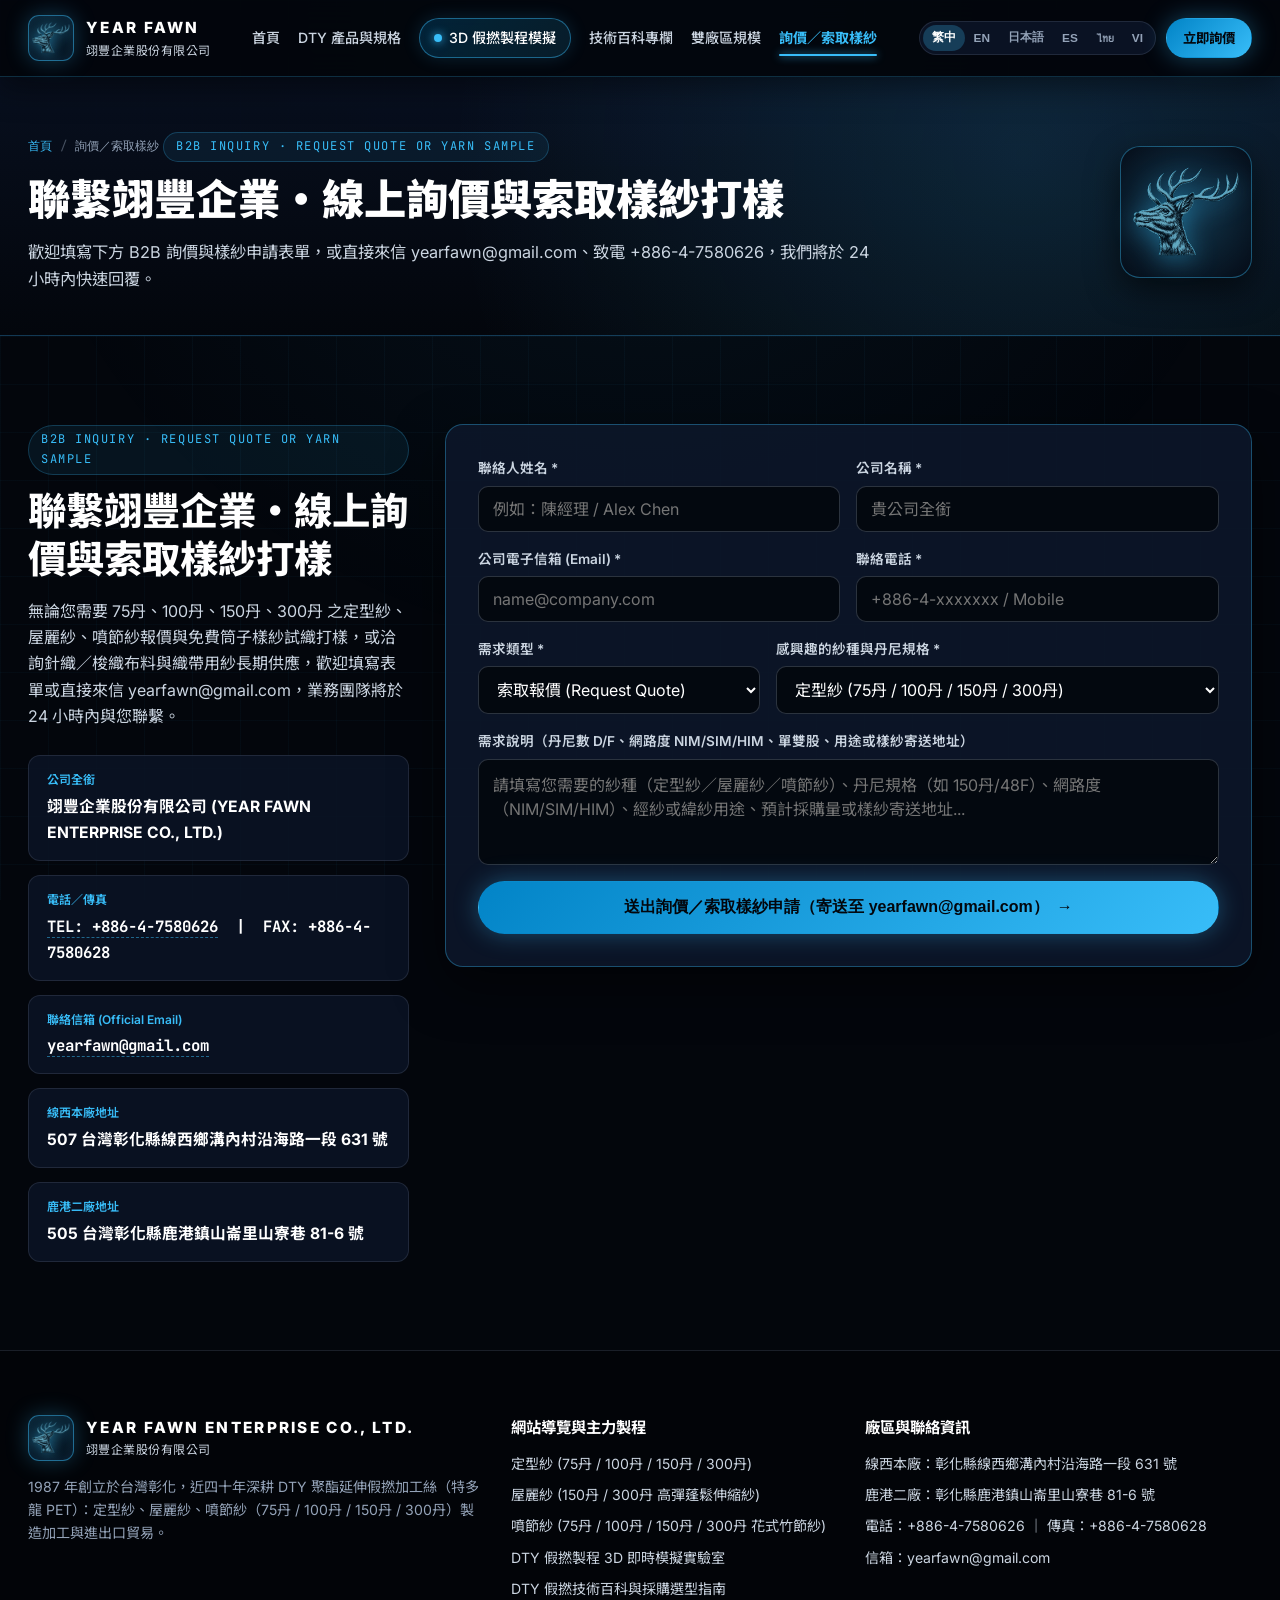
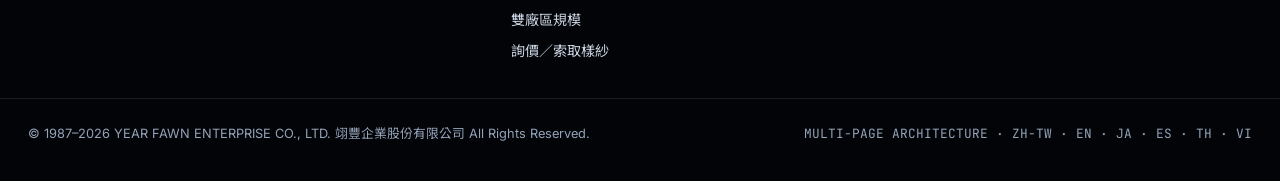
==== contact.html @ 96634331 "feat: upgrade to full 6-page multi-page website architecture with cross-page i18n persistence" ====
<!DOCTYPE html>
<html lang="zh-TW" data-lang="zh-TW">
<head>
  <meta charset="UTF-8" />
  <meta name="viewport" content="width=device-width, initial-scale=1.0, maximum-scale=5.0" />
  <title id="meta-title">線上詢價與索取免費筒子樣紗打樣（聯絡信箱 yearfawn@gmail.com）| 翊豐企業 YEAR FAWN</title>
  <meta name="description" id="meta-desc" content="聯繫翊豐企業股份有限公司（電話 04-7580626，信箱 yearfawn@gmail.com），索取 75丹/100丹/150丹/300丹 定型紗、屋麗紗、噴節紗報價與免費樣紗打樣。" />
  <meta name="keywords" content="翊豐企業, YEAR FAWN ENTERPRISE, DTY, 聚酯加工絲, 延伸假撚加工絲, 特多龍, 定型紗, 屋麗紗, 噴節紗, 75丹, 100丹, 150丹, 300丹, 75D, 100D, 150D, 300D, 假撚, NIM, SIM, HIM, 網路絲, Set Yarn, Woolly Yarn, Slub DTY, ポリエステル仮撚加工糸, ウーリー糸, セット糸, 彰化紡織廠" />
  <meta name="author" content="翊豐企業股份有限公司 YEAR FAWN ENTERPRISE CO., LTD." />
  <meta name="robots" content="index, follow, max-image-preview:large, max-snippet:-1" />
  <meta name="theme-color" content="#040812" />

  <!-- 品牌青藍鹿頭 Favicon 與 Touch Icon -->
  <link rel="icon" type="image/png" href="favicon.png" />
  <link rel="apple-touch-icon" href="logo.png" />

  <!-- Canonical 與多國語系 Hreflang SEO 標記 -->
  <link rel="canonical" href="https://kaidragon0815-design.github.io/yearfawn-website/contact.html" />
  <link rel="alternate" hreflang="zh-TW" href="https://kaidragon0815-design.github.io/yearfawn-website/contact.html?lang=zh-TW" />
  <link rel="alternate" hreflang="en" href="https://kaidragon0815-design.github.io/yearfawn-website/contact.html?lang=en" />
  <link rel="alternate" hreflang="ja" href="https://kaidragon0815-design.github.io/yearfawn-website/contact.html?lang=ja" />
  <link rel="alternate" hreflang="es" href="https://kaidragon0815-design.github.io/yearfawn-website/contact.html?lang=es" />
  <link rel="alternate" hreflang="th" href="https://kaidragon0815-design.github.io/yearfawn-website/contact.html?lang=th" />
  <link rel="alternate" hreflang="vi" href="https://kaidragon0815-design.github.io/yearfawn-website/contact.html?lang=vi" />
  <link rel="alternate" hreflang="x-default" href="https://kaidragon0815-design.github.io/yearfawn-website/contact.html" />

  <!-- Open Graph -->
  <meta property="og:type" content="website" />
  <meta property="og:site_name" content="翊豐企業股份有限公司 YEAR FAWN ENTERPRISE CO., LTD." />
  <meta property="og:title" content="線上詢價與索取免費筒子樣紗打樣（聯絡信箱 yearfawn@gmail.com）| 翊豐企業 YEAR FAWN" />
  <meta property="og:description" content="聯繫翊豐企業股份有限公司（電話 04-7580626，信箱 yearfawn@gmail.com），索取 75丹/100丹/150丹/300丹 定型紗、屋麗紗、噴節紗報價與免費樣紗打樣。" />
  <meta property="og:url" content="https://kaidragon0815-design.github.io/yearfawn-website/contact.html" />
  <meta property="og:image" content="https://kaidragon0815-design.github.io/yearfawn-website/logo.png" />

  <!-- Google Fonts -->
  <link rel="preconnect" href="https://fonts.googleapis.com" />
  <link rel="preconnect" href="https://fonts.gstatic.com" crossorigin />
  <link href="https://fonts.googleapis.com/css2?family=Inter:wght@400;500;600;700;800&family=JetBrains+Mono:wght@400;500;600;700&family=Noto+Sans+JP:wght@400;500;700&family=Noto+Sans+SC:wght@400;500;700&family=Noto+Sans+TC:wght@400;500;600;700;900&display=swap" rel="stylesheet" />

  
  <link rel="stylesheet" href="styles.css" />
</head><body data-page="contact">
  <div class="ambient-grid" aria-hidden="true"></div>

  <header class="site-header" id="top">
    <div class="container nav-container">
      <a href="index.html" class="brand-logo" aria-label="YEAR FAWN ENTERPRISE">
        <span class="logo-mark logo-img-wrap">
          <img src="logo.png" alt="翊豐企業 YEAR FAWN 鹿頭品牌標誌" class="brand-logo-img" width="44" height="44" />
        </span>
        <div class="brand-text">
          <span class="brand-en">YEAR FAWN</span>
          <span class="brand-zh" data-i18n="nav.companyShort">翊豐企業股份有限公司</span>
        </div>
      </a>

      <nav class="main-nav" aria-label="Primary Navigation">
        <a href="index.html" class="nav-link" data-i18n="nav.home">首頁</a>
        <a href="products.html" class="nav-link" data-i18n="nav.products">DTY 產品與規格</a>
        <a href="process-3d.html" class="nav-link nav-link-highlight">
          <span class="pulse-dot"></span>
          <span data-i18n="nav.process">3D 假撚製程模擬</span>
        </a>
        <a href="insights.html" class="nav-link" data-i18n="nav.insights">技術百科專欄</a>
        <a href="facilities.html" class="nav-link" data-i18n="nav.facilities">雙廠區規模</a>
        <a href="contact.html" class="nav-link nav-link-active" data-i18n="nav.contact">詢價／索取樣紗</a>
      </nav>

      <div class="header-actions">
        <div class="lang-switcher" role="group" aria-label="Language selector">
          <button class="lang-btn active" data-lang-btn="zh-TW">繁中</button>
          <button class="lang-btn" data-lang-btn="en">EN</button>
          <button class="lang-btn" data-lang-btn="ja">日本語</button>
          <button class="lang-btn" data-lang-btn="es">ES</button>
          <button class="lang-btn" data-lang-btn="th">ไทย</button>
          <button class="lang-btn" data-lang-btn="vi">VI</button>
        </div>
        <a href="contact.html" class="btn btn-primary btn-sm desktop-cta-btn" data-i18n="nav.cta">立即詢價</a>

        <button class="mobile-menu-toggle" id="mobile-menu-btn" aria-label="Menu" aria-expanded="false">
          <span></span>
          <span></span>
          <span></span>
        </button>
      </div>
    </div>

    <div class="mobile-nav-drawer" id="mobile-nav-drawer" hidden>
      <div class="mobile-drawer-brand">
        <img src="logo.png" alt="YEAR FAWN LOGO" class="drawer-logo-img" width="38" height="38" />
        <div>
          <strong>YEAR FAWN ENTERPRISE</strong>
          <span data-i18n="nav.companyShort">翊豐企業股份有限公司</span>
        </div>
      </div>
      <div class="mobile-nav-links">
        <a href="index.html" class="mobile-nav-link" data-i18n="nav.home">首頁</a>
        <a href="products.html" class="mobile-nav-link" data-i18n="nav.products">DTY 產品與規格</a>
        <a href="process-3d.html" class="mobile-nav-link mobile-nav-highlight" data-i18n="nav.process">3D 假撚製程模擬</a>
        <a href="insights.html" class="mobile-nav-link" data-i18n="nav.insights">技術百科專欄</a>
        <a href="facilities.html" class="mobile-nav-link" data-i18n="nav.facilities">雙廠區規模</a>
        <a href="contact.html" class="mobile-nav-link mobile-nav-highlight" data-i18n="nav.contact">詢價／索取樣紗</a>
      </div>
      <div class="mobile-drawer-contact">
        <a href="tel:04-7580626" class="mobile-contact-pill">📞 04-7580626</a>
        <a href="mailto:yearfawn@gmail.com" class="mobile-contact-pill">✉️ yearfawn@gmail.com</a>
      </div>
    </div>
  </header><main>
    <section class="subpage-hero">
      <div class="container subpage-hero-inner">
        <div class="subpage-hero-text">
          <nav class="breadcrumb" aria-label="Breadcrumb">
            <a href="index.html" data-i18n="nav.home">首頁</a>
            <span class="breadcrumb-sep">/</span>
            <span data-i18n="nav.contact">詢價／索取樣紗</span>
          </nav>
          <div class="section-eyebrow" data-i18n="quote.eyebrow">B2B INQUIRY · REQUEST QUOTE OR YARN SAMPLE</div>
          <h1 class="subpage-title" data-i18n="quote.title">聯繫翊豐企業・線上詢價與索取樣紗打樣</h1>
          <p class="subpage-desc" data-i18n="quote.subtitle">歡迎填寫下方 B2B 詢價與樣紗申請表單，或直接來信 yearfawn@gmail.com、致電 +886-4-7580626，我們將於 24 小時內快速回覆。</p>
        </div>
        <div class="subpage-hero-badge">
          <img src="logo.png" alt="YEAR FAWN Emblem" width="110" height="110" />
        </div>
      </div>
    </section><!-- 線上詢價與索取打樣表單 (REQUEST QUOTE / REQUEST SAMPLE) -->
    <section class="section quote-section" id="quote">
      <div class="container">
        <div class="quote-wrapper">
          <!-- 左側公司正式聯絡資訊 -->
          <div class="quote-info">
            <div class="section-eyebrow" data-i18n="quote.eyebrow">B2B INQUIRY · REQUEST QUOTE OR YARN SAMPLE</div>
            <h2 class="section-title" data-i18n="quote.title">聯繫翊豐企業・線上詢價與索取樣紗打樣</h2>
            <p class="quote-lead" data-i18n="quote.subtitle">
              無論您需要 75丹、100丹、150丹、300丹 之定型紗、屋麗紗、噴節紗報價與免費筒子樣紗試織打樣，或洽詢針織／梭織布料與織帶用紗長期供應，歡迎填寫表單或直接來信 yearfawn@gmail.com，業務團隊將於 24 小時內與您聯繫。
            </p>

            <div class="contact-card-list">
              <div class="contact-item">
                <span class="contact-label" data-i18n="quote.companyLabel">公司全銜</span>
                <strong class="contact-val" data-i18n="quote.companyVal">翊豐企業股份有限公司 (YEAR FAWN ENTERPRISE CO., LTD.)</strong>
              </div>
              <div class="contact-item">
                <span class="contact-label" data-i18n="quote.phoneLabel">電話／傳真</span>
                <strong class="contact-val mono">
                  <a href="tel:04-7580626" class="contact-link">TEL: +886-4-7580626</a> &nbsp;|&nbsp; FAX: +886-4-7580628
                </strong>
              </div>
              <div class="contact-item">
                <span class="contact-label" data-i18n="quote.emailLabel">聯絡信箱 (Official Email)</span>
                <strong class="contact-val mono">
                  <a href="mailto:yearfawn@gmail.com" class="contact-link">yearfawn@gmail.com</a>
                </strong>
              </div>
              <div class="contact-item">
                <span class="contact-label" data-i18n="quote.plant1Label">線西本廠地址</span>
                <strong class="contact-val" data-i18n="quote.plant1Addr">507 台灣彰化縣線西鄉溝內村沿海路一段 631 號</strong>
              </div>
              <div class="contact-item">
                <span class="contact-label" data-i18n="quote.plant2Label">鹿港二廠地址</span>
                <strong class="contact-val" data-i18n="quote.plant2Addr">505 台灣彰化縣鹿港鎮山崙里山寮巷 81-6 號</strong>
              </div>
            </div>
          </div>

          <!-- 右側詢價／打樣表單 -->
          <div class="quote-form-card">
            <form id="b2b-quote-form" onsubmit="handleQuoteSubmit(event)">
              <div class="form-row-2">
                <div class="form-group">
                  <label for="q-name" data-i18n="form.name">聯絡人姓名 *</label>
                  <input type="text" id="q-name" name="name" required data-i18n-placeholder="form.namePh" placeholder="例如：陳經理 / Alex Chen" />
                </div>
                <div class="form-group">
                  <label for="q-company" data-i18n="form.company">公司名稱 *</label>
                  <input type="text" id="q-company" name="company" required data-i18n-placeholder="form.companyPh" placeholder="貴公司全銜" />
                </div>
              </div>

              <div class="form-row-2">
                <div class="form-group">
                  <label for="q-email" data-i18n="form.email">公司電子信箱 (Email) *</label>
                  <input type="email" id="q-email" name="email" required placeholder="name@company.com" />
                </div>
                <div class="form-group">
                  <label for="q-phone" data-i18n="form.phone">聯絡電話 *</label>
                  <input type="tel" id="q-phone" name="phone" required data-i18n-placeholder="form.phonePh" placeholder="+886-4-xxxxxxx / Mobile" />
                </div>
              </div>

              <div class="form-row-2">
                <div class="form-group">
                  <label for="q-type" data-i18n="form.type">需求類型 *</label>
                  <select id="q-type" name="inquiryType" required>
                    <option value="Request Quote" data-i18n="form.typeQuote">索取報價 (Request Quote)</option>
                    <option value="Request Sample Cone" data-i18n="form.typeSample">索取樣紗打樣 (Request Sample)</option>
                    <option value="Long-term Bulk Supply" data-i18n="form.typeRaw">布料／織帶用紗長期採購</option>
                    <option value="Custom Denier / Twist / Intermingle" data-i18n="form.typeCustom">客製丹尼數／網路度／S·Z撚開發</option>
                  </select>
                </div>
                <div class="form-group">
                  <label for="q-spec" data-i18n="form.spec">感興趣的紗種與丹尼規格 *</label>
                  <select id="q-spec" name="productSpec" required>
                    <option value="Set Yarn (75D / 100D / 150D / 300D)" data-i18n="form.specOpt1">定型紗 (75丹 / 100丹 / 150丹 / 300丹)</option>
                    <option value="Woolly Stretch Yarn (150D / 300D)" data-i18n="form.specOpt2">屋麗紗 (150丹 / 300丹 高彈蓬鬆伸縮紗)</option>
                    <option value="Air-Jet Slub DTY (75D / 100D / 150D / 300D)" data-i18n="form.specOpt3">噴節紗 (75丹 / 100丹 / 150丹 / 300丹 花式竹節加工絲)</option>
                    <option value="Custom DTY Spec (Specify D/F, NIM/SIM/HIM, S/Z)" data-i18n="form.specOpt4">特殊規格 DTY 加工絲 (指定 F數 / NIM·SIM·HIM / S·Z撚)</option>
                  </select>
                </div>
              </div>

              <div class="form-group">
                <label for="q-message" data-i18n="form.message">需求說明（丹尼數 D/F、網路度 NIM/SIM/HIM、單雙股、用途或樣紗寄送地址）</label>
                <textarea id="q-message" name="message" rows="4" data-i18n-placeholder="form.messagePh" placeholder="請填寫您需要的紗種（定型紗／屋麗紗／噴節紗）、丹尼規格（如 150丹/48F）、網路度（NIM/SIM/HIM）、經紗或緯紗用途、預計採購量或樣紗寄送地址..."></textarea>
              </div>

              <button type="submit" class="btn btn-primary btn-block">
                <span data-i18n="form.submit">送出詢價／索取樣紗申請（寄送至 yearfawn@gmail.com）</span>
                <span class="btn-arrow">→</span>
              </button>

              <div id="form-feedback" class="form-feedback" hidden></div>
            </form>
          </div>
        </div>
      </div>
    </section>
  </main>
  <footer class="site-footer">
    <div class="container footer-grid">
      <div class="footer-col">
        <a href="index.html" class="brand-logo">
          <span class="logo-mark logo-img-wrap">
            <img src="logo.png" alt="YEAR FAWN LOGO" class="brand-logo-img" width="44" height="44" />
          </span>
          <div class="brand-text">
            <span class="brand-en">YEAR FAWN ENTERPRISE CO., LTD.</span>
            <span class="brand-zh" data-i18n="nav.companyShort">翊豐企業股份有限公司</span>
          </div>
        </a>
        <p class="footer-copy-desc" data-i18n="footer.desc">
          1987 年創立於台灣彰化，近四十年深耕 DTY 聚酯延伸假撚加工絲（特多龍 PET）：定型紗、屋麗紗、噴節紗（75丹 / 100丹 / 150丹 / 300丹）製造加工與進出口貿易。
        </p>
      </div>
      <div class="footer-col">
        <h4 data-i18n="footer.col1Title">網站導覽與主力製程</h4>
        <ul>
          <li><a href="products.html" data-i18n="footer.link1">定型紗 (75丹 / 100丹 / 150丹 / 300丹)</a></li>
          <li><a href="products.html" data-i18n="footer.link2">屋麗紗 (150丹 / 300丹 高彈蓬鬆伸縮紗)</a></li>
          <li><a href="products.html" data-i18n="footer.link3">噴節紗 (75丹 / 100丹 / 150丹 / 300丹 花式竹節紗)</a></li>
          <li><a href="process-3d.html" data-i18n="footer.link4">DTY 假撚製程 3D 即時模擬實驗室</a></li>
          <li><a href="insights.html" data-i18n="footer.link5">DTY 假撚技術百科與採購選型指南</a></li>
          <li><a href="facilities.html" data-i18n="nav.facilities">雙廠區規模</a></li>
          <li><a href="contact.html" data-i18n="nav.contact">詢價／索取樣紗</a></li>
        </ul>
      </div>
      <div class="footer-col">
        <h4 data-i18n="footer.col2Title">廠區與聯絡資訊</h4>
        <ul>
          <li data-i18n="footer.plant1">線西本廠：彰化縣線西鄉溝內村沿海路一段 631 號</li>
          <li data-i18n="footer.plant2">鹿港二廠：彰化縣鹿港鎮山崙里山寮巷 81-6 號</li>
          <li data-i18n="footer.telFax">電話：+886-4-7580626 ｜ 傳真：+886-4-7580628</li>
          <li><span data-i18n="footer.emailPrefix">信箱：</span><a href="mailto:yearfawn@gmail.com">yearfawn@gmail.com</a></li>
        </ul>
      </div>
    </div>
    <div class="container footer-bottom">
      <span data-i18n="footer.copyright">© 1987–2026 YEAR FAWN ENTERPRISE CO., LTD. 翊豐企業股份有限公司 All Rights Reserved.</span>
      <span class="mono">MULTI-PAGE ARCHITECTURE · ZH-TW · EN · JA · ES · TH · VI</span>
    </div>
  </footer>

  <div class="mobile-bottom-bar" aria-label="Mobile Quick Actions">
    <a href="tel:04-7580626" class="m-bar-item">
      <span class="m-bar-icon">📞</span>
      <span data-i18n="mobile.call">電話聯繫</span>
    </a>
    <a href="process-3d.html" class="m-bar-item">
      <span class="pulse-dot"></span>
      <span data-i18n="mobile.lab">3D 假撚模擬</span>
    </a>
    <a href="contact.html" class="m-bar-item m-bar-primary">
      <span data-i18n="mobile.quote">線上詢價／打樣</span>
    </a>
  </div>

  <script src="i18n.js"></script>
  
</body>
</html>
---- styles.css ----
:root {
  --bg-primary: #03060c;
  --bg-secondary: #070e1b;
  --bg-card: rgba(11, 20, 38, 0.86);
  --bg-card-hover: rgba(16, 29, 54, 0.96);
  --text-primary: #f8fafc;
  --text-secondary: #cbd5e1;
  --text-muted: #94a3b8;
  --accent-cyan: #38bdf8;
  --accent-cyan-glow: rgba(56, 189, 248, 0.35);
  --accent-amber: #f59e0b;
  --accent-amber-glow: rgba(245, 158, 11, 0.3);
  --accent-indigo: #818cf8;
  --border-subtle: rgba(148, 163, 184, 0.16);
  --border-cyan: rgba(56, 189, 248, 0.48);
  --font-sans: 'Inter', 'Noto Sans TC', 'Noto Sans JP', 'Noto Sans Thai', system-ui, -apple-system, sans-serif;
  --font-mono: 'JetBrains Mono', monospace;
}

* {
  box-sizing: border-box;
  margin: 0;
  padding: 0;
}

html {
  scroll-behavior: smooth;
  scroll-padding-top: 84px;
  background-color: var(--bg-primary);
  color: var(--text-primary);
  font-family: var(--font-sans);
  line-height: 1.65;
  -webkit-font-smoothing: antialiased;
}

body {
  background-color: var(--bg-primary);
  color: var(--text-primary);
  overflow-x: hidden;
  position: relative;
}

.text-cyan { color: var(--accent-cyan); }
.text-amber { color: var(--accent-amber); }
.text-indigo { color: var(--accent-indigo); }

/* 微米級科技網格背景 */
.ambient-grid {
  position: fixed;
  inset: 0;
  pointer-events: none;
  z-index: 0;
  background-image:
    radial-gradient(circle at 50% 0%, rgba(56, 189, 248, 0.08), transparent 60%),
    linear-gradient(to right, rgba(56, 189, 248, 0.035) 1px, transparent 1px),
    linear-gradient(to bottom, rgba(56, 189, 248, 0.035) 1px, transparent 1px);
  background-size: 100% 100%, 48px 48px, 48px 48px;
}

.container {
  max-width: 1340px;
  margin: 0 auto;
  padding: 0 28px;
  position: relative;
  z-index: 2;
}

.mono {
  font-family: var(--font-mono);
}

/* ========================================================
   頂部導覽列 + 青藍雄鹿 Logo 標誌
   ======================================================== */
.site-header {
  position: sticky;
  top: 0;
  z-index: 100;
  background: rgba(3, 6, 12, 0.92);
  backdrop-filter: blur(20px);
  -webkit-backdrop-filter: blur(20px);
  border-bottom: 1px solid rgba(56, 189, 248, 0.22);
  box-shadow: 0 8px 32px rgba(0, 0, 0, 0.5);
}

.nav-container {
  display: flex;
  align-items: center;
  justify-content: space-between;
  min-height: 76px;
  gap: 14px;
}

.brand-logo {
  display: flex;
  align-items: center;
  gap: 12px;
  text-decoration: none;
  color: var(--text-primary);
  flex-shrink: 0;
}

.logo-mark {
  width: 46px;
  height: 46px;
  border-radius: 11px;
  border: 1px solid rgba(56, 189, 248, 0.52);
  background: radial-gradient(circle at 45% 40%, rgba(56, 189, 248, 0.22), rgba(4, 10, 22, 0.96));
  display: flex;
  align-items: center;
  justify-content: center;
  position: relative;
  overflow: hidden;
  box-shadow: 0 0 22px rgba(56, 189, 248, 0.28), inset 0 0 12px rgba(56, 189, 248, 0.16);
}

.brand-logo-img {
  width: 92%;
  height: 92%;
  object-fit: contain;
  display: block;
  filter: drop-shadow(0 0 6px rgba(56, 189, 248, 0.45));
}

.brand-text {
  display: flex;
  flex-direction: column;
}

.brand-en {
  font-weight: 800;
  font-size: 0.96rem;
  letter-spacing: 0.15em;
  color: #ffffff;
}

.brand-zh {
  font-size: 0.75rem;
  color: var(--text-secondary);
  letter-spacing: 0.04em;
}

.main-nav {
  display: flex;
  align-items: center;
  gap: 18px;
}

.nav-link {
  color: var(--text-secondary);
  text-decoration: none;
  font-size: 0.88rem;
  font-weight: 500;
  transition: all 0.2s ease;
  display: inline-flex;
  align-items: center;
  gap: 7px;
  white-space: nowrap;
}

.nav-link:hover {
  color: var(--accent-cyan);
}

.nav-link-highlight {
  color: #ffffff;
  padding: 7px 14px;
  border-radius: 999px;
  background: linear-gradient(135deg, rgba(2, 132, 199, 0.24), rgba(56, 189, 248, 0.12));
  border: 1px solid rgba(56, 189, 248, 0.45);
  box-shadow: 0 0 18px rgba(56, 189, 248, 0.16);
}

.pulse-dot {
  width: 8px;
  height: 8px;
  border-radius: 50%;
  background: var(--accent-cyan);
  box-shadow: 0 0 10px var(--accent-cyan);
  display: inline-block;
  flex-shrink: 0;
  animation: pulseGlow 2s infinite;
}

@keyframes pulseGlow {
  0%, 100% { transform: scale(1); opacity: 1; }
  50% { transform: scale(1.35); opacity: 0.65; }
}

.header-actions {
  display: flex;
  align-items: center;
  gap: 10px;
}

.lang-switcher {
  display: flex;
  background: rgba(11, 20, 38, 0.92);
  border: 1px solid var(--border-subtle);
  border-radius: 999px;
  padding: 3px;
  overflow-x: auto;
  scrollbar-width: none;
}

.lang-switcher::-webkit-scrollbar {
  display: none;
}

.lang-btn {
  background: transparent;
  border: none;
  color: var(--text-muted);
  font-size: 0.74rem;
  font-weight: 600;
  padding: 5px 9px;
  border-radius: 999px;
  cursor: pointer;
  transition: all 0.2s ease;
  white-space: nowrap;
}

.lang-btn.active,
.lang-btn:hover {
  background: rgba(56, 189, 248, 0.25);
  color: #ffffff;
}

/* 手機版漢堡按鈕與展開抽屜 */
.mobile-menu-toggle {
  display: none;
  width: 40px;
  height: 40px;
  border-radius: 10px;
  border: 1px solid rgba(56, 189, 248, 0.35);
  background: rgba(13, 23, 42, 0.9);
  flex-direction: column;
  justify-content: center;
  align-items: center;
  gap: 5px;
  cursor: pointer;
  flex-shrink: 0;
}

.mobile-menu-toggle span {
  display: block;
  width: 18px;
  height: 2px;
  background: #ffffff;
  border-radius: 2px;
  transition: all 0.25s ease;
}

.mobile-nav-drawer {
  background: rgba(5, 11, 22, 0.98);
  border-bottom: 1px solid rgba(56, 189, 248, 0.3);
  padding: 16px 20px 20px;
}

.mobile-drawer-brand {
  display: flex;
  align-items: center;
  gap: 12px;
  padding-bottom: 14px;
  margin-bottom: 14px;
  border-bottom: 1px solid rgba(148, 163, 184, 0.16);
}

.drawer-logo-img {
  width: 42px;
  height: 42px;
  border-radius: 10px;
  border: 1px solid var(--border-cyan);
  background: rgba(6, 14, 28, 0.95);
  object-fit: contain;
  padding: 2px;
}

.mobile-drawer-brand strong {
  display: block;
  font-size: 0.88rem;
  letter-spacing: 0.08em;
  color: #ffffff;
}

.mobile-drawer-brand span {
  font-size: 0.78rem;
  color: var(--accent-cyan);
}

.mobile-nav-links {
  display: flex;
  flex-direction: column;
  gap: 8px;
  margin-bottom: 14px;
}

.mobile-nav-link {
  color: var(--text-primary);
  text-decoration: none;
  font-size: 0.96rem;
  font-weight: 600;
  padding: 11px 14px;
  border-radius: 10px;
  background: rgba(15, 23, 42, 0.65);
  border: 1px solid rgba(148, 163, 184, 0.14);
}

.mobile-nav-highlight {
  border-color: var(--accent-cyan);
  background: rgba(2, 132, 199, 0.22);
  color: var(--accent-cyan);
}

.mobile-drawer-contact {
  display: flex;
  flex-wrap: wrap;
  gap: 8px;
}

.mobile-contact-pill {
  font-family: var(--font-mono);
  font-size: 0.78rem;
  color: #e0f2fe;
  text-decoration: none;
  padding: 7px 12px;
  border-radius: 8px;
  background: rgba(56, 189, 248, 0.12);
  border: 1px solid rgba(56, 189, 248, 0.3);
}

.mobile-bottom-bar {
  display: none;
}

/* 按鈕系統 */
.btn {
  display: inline-flex;
  align-items: center;
  justify-content: center;
  gap: 8px;
  font-weight: 600;
  text-decoration: none;
  border-radius: 999px;
  cursor: pointer;
  transition: all 0.25s ease;
  border: 1px solid transparent;
}

.btn-sm {
  padding: 8px 16px;
  font-size: 0.84rem;
  white-space: nowrap;
}

.btn-lg {
  padding: 14px 26px;
  font-size: 0.96rem;
}

.btn-block {
  width: 100%;
  padding: 15px 24px;
  font-size: 1rem;
}

.btn-primary {
  background: linear-gradient(135deg, #0284c7, #38bdf8);
  color: #03060c;
  font-weight: 700;
  box-shadow: 0 0 24px rgba(56, 189, 248, 0.35);
}

.btn-primary:hover {
  transform: translateY(-2px);
  box-shadow: 0 0 32px rgba(56, 189, 248, 0.65);
}

.btn-glass {
  background: rgba(15, 23, 42, 0.84);
  color: #ffffff;
  border-color: var(--border-cyan);
  box-shadow: 0 0 20px rgba(56, 189, 248, 0.16);
}

.btn-glass:hover {
  background: rgba(56, 189, 248, 0.18);
  transform: translateY(-2px);
}

.btn-outline {
  background: rgba(255, 255, 255, 0.03);
  color: var(--text-secondary);
  border-color: var(--border-subtle);
}

.btn-outline:hover {
  color: #ffffff;
  border-color: var(--accent-cyan);
}

/* ========================================================
   HERO 區塊 (雙欄排版：左側核心標題 + 右側青藍雄鹿品牌徽章)
   ======================================================== */
.hero-section {
  position: relative;
  min-height: 84vh;
  display: flex;
  align-items: center;
  padding: 72px 0 64px;
  overflow: hidden;
  border-bottom: 1px solid var(--border-subtle);
}

#hero-fiber-canvas {
  position: absolute;
  inset: 0;
  width: 100%;
  height: 100%;
  z-index: 1;
}

.hero-vignette {
  position: absolute;
  inset: 0;
  z-index: 1;
  background: radial-gradient(circle at 28% 50%, rgba(3, 6, 12, 0.38) 0%, rgba(3, 6, 12, 0.88) 78%);
  pointer-events: none;
}

.hero-content {
  position: relative;
  z-index: 3;
  width: 100%;
}

.hero-top-grid {
  display: grid;
  grid-template-columns: 1fr 290px;
  gap: 36px;
  align-items: center;
  margin-bottom: 36px;
}

.hero-badge-row {
  display: flex;
  flex-wrap: wrap;
  gap: 10px;
  margin-bottom: 18px;
}

.tech-tag {
  font-family: var(--font-mono);
  font-size: 0.74rem;
  letter-spacing: 0.1em;
  padding: 5px 12px;
  border-radius: 999px;
  background: rgba(11, 20, 38, 0.88);
  border: 1px solid var(--border-subtle);
  color: var(--text-secondary);
}

.tech-tag-cyan {
  border-color: var(--border-cyan);
  color: var(--accent-cyan);
}

.hero-title {
  display: flex;
  flex-direction: column;
  gap: 8px;
  margin-bottom: 18px;
}

.title-line-accent {
  font-size: clamp(1.2rem, 2.3vw, 1.85rem);
  font-weight: 700;
  color: var(--accent-cyan);
  letter-spacing: 0.05em;
}

.title-line-main {
  font-size: clamp(1.95rem, 3.9vw, 3.35rem);
  font-weight: 900;
  line-height: 1.18;
  color: #ffffff;
  text-shadow: 0 4px 30px rgba(0, 0, 0, 0.75);
}

.hero-subtitle {
  font-size: 1.03rem;
  color: #e2e8f0;
  max-width: 820px;
  margin-bottom: 28px;
}

.hero-cta-group {
  display: flex;
  flex-wrap: wrap;
  gap: 12px;
}

/* 右側青藍雄鹿品牌榮耀徽章卡 */
.hero-emblem-card {
  background: radial-gradient(circle at 50% 42%, rgba(14, 36, 68, 0.75), rgba(5, 11, 24, 0.94));
  border: 1px solid rgba(56, 189, 248, 0.42);
  border-radius: 22px;
  padding: 22px 18px 18px;
  display: flex;
  flex-direction: column;
  align-items: center;
  text-align: center;
  position: relative;
  box-shadow: 0 20px 50px rgba(0, 0, 0, 0.65), 0 0 38px rgba(56, 189, 248, 0.14);
  backdrop-filter: blur(14px);
}

.emblem-glow-ring {
  position: absolute;
  width: 190px;
  height: 190px;
  top: 24px;
  border-radius: 50%;
  background: radial-gradient(circle, rgba(56, 189, 248, 0.22) 0%, transparent 70%);
  pointer-events: none;
}

.hero-emblem-img {
  width: 205px;
  height: 205px;
  object-fit: contain;
  position: relative;
  z-index: 2;
  filter: drop-shadow(0 6px 18px rgba(56, 189, 248, 0.38));
  transition: transform 0.35s ease;
}

.hero-emblem-card:hover .hero-emblem-img {
  transform: scale(1.05);
}

.emblem-caption {
  margin-top: 12px;
  display: flex;
  flex-direction: column;
  gap: 3px;
}

.emblem-title {
  font-family: var(--font-mono);
  font-size: 0.74rem;
  font-weight: 700;
  letter-spacing: 0.14em;
  color: var(--accent-cyan);
}

.emblem-sub {
  font-size: 0.8rem;
  color: var(--text-secondary);
}

.hero-metrics {
  display: grid;
  grid-template-columns: repeat(4, 1fr);
  gap: 16px;
}

.metric-card {
  background: rgba(11, 20, 37, 0.86);
  border: 1px solid rgba(56, 189, 248, 0.26);
  border-radius: 14px;
  padding: 18px 20px;
  backdrop-filter: blur(10px);
  display: flex;
  flex-direction: column;
  justify-content: space-between;
}

.metric-num {
  font-size: 1.75rem;
  font-weight: 800;
  color: #ffffff;
  display: flex;
  align-items: baseline;
  gap: 6px;
}

.metric-num small {
  font-size: 0.85rem;
  color: var(--accent-cyan);
  font-weight: 600;
}

.metric-label {
  font-size: 0.83rem;
  color: var(--text-secondary);
  margin-top: 4px;
}

/* ========================================================
   通用 SECTION 標題與產品矩陣
   ======================================================== */
.section {
  padding: 88px 0;
  scroll-margin-top: 82px;
  border-bottom: 1px solid var(--border-subtle);
  position: relative;
}

.section-header {
  max-width: 900px;
  margin-bottom: 42px;
}

.section-eyebrow {
  font-family: var(--font-mono);
  font-size: 0.75rem;
  letter-spacing: 0.13em;
  color: var(--accent-cyan);
  margin-bottom: 12px;
  display: inline-flex;
  align-items: center;
  gap: 8px;
  padding: 4px 12px;
  border-radius: 999px;
  background: rgba(56, 189, 248, 0.08);
  border: 1px solid rgba(56, 189, 248, 0.24);
}

.section-title {
  font-size: clamp(1.65rem, 3vw, 2.5rem);
  font-weight: 800;
  color: #ffffff;
  margin-bottom: 14px;
  line-height: 1.26;
}

.section-desc {
  font-size: 1rem;
  color: var(--text-secondary);
}

.product-grid {
  display: grid;
  grid-template-columns: repeat(3, 1fr);
  gap: 24px;
  align-items: stretch;
}

.product-card {
  background: var(--bg-card);
  border: 1px solid var(--border-subtle);
  border-radius: 16px;
  padding: 24px;
  display: flex;
  flex-direction: column;
  transition: all 0.28s ease;
  position: relative;
  overflow: hidden;
}

.product-card:hover {
  background: var(--bg-card-hover);
  border-color: var(--border-cyan);
  transform: translateY(-4px);
  box-shadow: 0 14px 36px rgba(2, 132, 199, 0.18);
}

.product-card-top {
  display: flex;
  justify-content: space-between;
  align-items: center;
  gap: 8px;
  margin-bottom: 14px;
  flex-wrap: wrap;
}

.product-code {
  font-family: var(--font-mono);
  font-size: 0.68rem;
  color: var(--text-muted);
  letter-spacing: 0.06em;
}

.spec-pill {
  font-family: var(--font-mono);
  font-size: 0.72rem;
  padding: 3px 9px;
  border-radius: 999px;
  background: rgba(56, 189, 248, 0.15);
  color: var(--accent-cyan);
  border: 1px solid rgba(56, 189, 248, 0.35);
}

.product-visual {
  height: 126px;
  border-radius: 10px;
  margin-bottom: 18px;
  position: relative;
  overflow: hidden;
  border: 1px solid rgba(148, 163, 184, 0.2);
  display: flex;
  align-items: flex-end;
  padding: 10px 14px;
}

.visual-nonwoven {
  background:
    repeating-linear-gradient(25deg, rgba(56,189,248,0.18) 0px, rgba(56,189,248,0.18) 1px, transparent 1px, transparent 8px),
    repeating-linear-gradient(-35deg, rgba(255,255,255,0.14) 0px, rgba(255,255,255,0.14) 1px, transparent 1px, transparent 10px),
    radial-gradient(circle at 50% 40%, #102a4c, #07101f);
}

.visual-spraysand {
  background:
    radial-gradient(circle at 20% 30%, rgba(56,189,248,0.3), transparent 60%),
    repeating-radial-gradient(circle at 50% 50%, rgba(226,232,240,0.14) 0, rgba(226,232,240,0.14) 2px, transparent 3px, transparent 9px),
    linear-gradient(135deg, #0b192e, #1b2a47);
}

.visual-ulisand {
  background:
    repeating-linear-gradient(60deg, rgba(129,140,248,0.2) 0, rgba(129,140,248,0.2) 2px, transparent 2px, transparent 9px),
    radial-gradient(circle at 75% 25%, rgba(56,189,248,0.32), #081226);
}

.visual-Readout {
  font-family: var(--font-mono);
  font-size: 0.7rem;
  color: #f8fafc;
  background: rgba(3, 6, 12, 0.84);
  padding: 3px 9px;
  border-radius: 6px;
  border: 1px solid rgba(56, 189, 248, 0.38);
}

.product-name {
  font-size: 1.18rem;
  font-weight: 700;
  color: #ffffff;
  margin-bottom: 10px;
}

.product-desc {
  font-size: 0.92rem;
  color: var(--text-secondary);
  margin-bottom: 18px;
  flex-grow: 1;
}

.gsm-chips {
  display: flex;
  flex-wrap: wrap;
  gap: 8px;
  margin-top: auto;
}

.gsm-chip {
  font-family: var(--font-mono);
  font-size: 0.75rem;
  padding: 7px 11px;
  border-radius: 8px;
  background: rgba(15, 23, 42, 0.92);
  color: var(--text-primary);
  border: 1px solid rgba(56, 189, 248, 0.3);
  cursor: pointer;
  transition: all 0.2s ease;
}

.gsm-chip:hover {
  background: var(--accent-cyan);
  color: #03060c;
  font-weight: 700;
}

/* ========================================================
   3D DTY 假撚製程實驗室 — 分離式無遮擋儀表艙 (Zero-Overlap Cockpit)
   ======================================================== */
.process-3d-section {
  background:
    radial-gradient(circle at 50% 15%, rgba(14, 38, 76, 0.45), transparent 65%),
    linear-gradient(180deg, var(--bg-primary) 0%, #050b16 50%, var(--bg-primary) 100%);
}

.lab-3d-wrapper {
  background: linear-gradient(165deg, rgba(9, 17, 34, 0.96), rgba(5, 10, 20, 0.98));
  border: 1px solid rgba(56, 189, 248, 0.42);
  border-radius: 22px;
  padding: 22px;
  box-shadow:
    0 24px 70px rgba(0, 0, 0, 0.78),
    0 0 50px rgba(56, 189, 248, 0.12),
    inset 0 1px 0 rgba(255, 255, 255, 0.1);
  margin-bottom: 34px;
}

.lab-stage-bar {
  display: grid;
  grid-template-columns: repeat(5, 1fr);
  gap: 12px;
  margin-bottom: 20px;
}

.stage-btn {
  background: rgba(13, 23, 42, 0.75);
  border: 1px solid rgba(148, 163, 184, 0.2);
  border-radius: 14px;
  padding: 12px 15px;
  text-align: left;
  color: var(--text-secondary);
  cursor: pointer;
  transition: all 0.24s cubic-bezier(0.16, 1, 0.3, 1);
  display: flex;
  flex-direction: column;
  gap: 4px;
  position: relative;
  overflow: hidden;
}

.stage-btn::before {
  content: "";
  position: absolute;
  top: 0;
  left: 0;
  width: 100%;
  height: 2px;
  background: linear-gradient(90deg, transparent, var(--accent-cyan), transparent);
  opacity: 0;
  transition: opacity 0.24s ease;
}

.stage-btn:hover {
  border-color: rgba(56, 189, 248, 0.55);
  background: rgba(18, 32, 58, 0.9);
  transform: translateY(-2px);
}

.stage-btn.active {
  background: linear-gradient(145deg, rgba(2, 132, 199, 0.32), rgba(11, 22, 42, 0.96));
  border-color: var(--accent-cyan);
  color: #ffffff;
  box-shadow: 0 8px 28px rgba(2, 132, 199, 0.28), inset 0 0 18px rgba(56, 189, 248, 0.12);
}

.stage-btn.active::before {
  opacity: 1;
}

.stage-num {
  font-family: var(--font-mono);
  font-size: 0.72rem;
  color: var(--accent-cyan);
  font-weight: 700;
  letter-spacing: 0.08em;
}

.stage-name {
  font-size: 0.93rem;
  font-weight: 700;
  color: #ffffff;
}

.stage-sub {
  font-family: var(--font-mono);
  font-size: 0.67rem;
  color: var(--text-muted);
}

.lab-viewport-grid {
  display: grid;
  grid-template-columns: 1.52fr 1fr;
  gap: 22px;
  align-items: stretch;
}

/* 左側 3D 模擬器整體外框：上(遙測列) + 中(3D畫布) + 下(控制塢)，絕不遮擋或跑偏 */
.lab-canvas-wrapper {
  display: flex;
  flex-direction: column;
  border-radius: 16px;
  overflow: hidden;
  border: 1px solid rgba(56, 189, 248, 0.38);
  background: #040914;
  box-shadow: inset 0 0 60px rgba(0, 0, 0, 0.75);
}

/* 1. 頂部遙測與雙微觀監視儀表列 */
.hud-top-bar {
  display: flex;
  justify-content: space-between;
  align-items: stretch;
  gap: 10px;
  padding: 10px 12px;
  background: rgba(3, 8, 18, 0.94);
  border-bottom: 1px solid rgba(56, 189, 248, 0.24);
  flex-wrap: wrap;
}

.hud-chips-left {
  display: grid;
  grid-template-columns: repeat(4, auto);
  gap: 8px;
  align-items: center;
}

.hud-chip {
  background: rgba(9, 18, 36, 0.9);
  border: 1px solid rgba(56, 189, 248, 0.3);
  border-radius: 9px;
  padding: 5px 10px;
  display: flex;
  flex-direction: column;
  justify-content: center;
}

.hud-label {
  font-family: var(--font-mono);
  font-size: 0.58rem;
  letter-spacing: 0.06em;
  color: var(--text-muted);
}

.hud-val {
  font-family: var(--font-mono);
  font-size: 0.78rem;
  font-weight: 700;
  color: #ffffff;
  white-space: nowrap;
}

.hud-cyan { color: var(--accent-cyan); }
.hud-amber { color: var(--accent-amber); }

.hud-monitors-right {
  display: flex;
  gap: 8px;
  align-items: stretch;
}

.hud-oscilloscope,
.hud-sem-pip {
  background: rgba(6, 12, 24, 0.92);
  border: 1px solid rgba(56, 189, 248, 0.34);
  border-radius: 9px;
  padding: 5px 9px;
  display: flex;
  flex-direction: column;
  justify-content: space-between;
}

.hud-oscilloscope { width: 158px; }
.hud-sem-pip {
  width: 142px;
  border-color: rgba(245, 158, 11, 0.42);
}

.osc-header {
  display: flex;
  justify-content: space-between;
  gap: 6px;
  font-family: var(--font-mono);
  font-size: 0.56rem;
  color: var(--accent-cyan);
  margin-bottom: 3px;
  white-space: nowrap;
}

.hud-sem-pip .osc-header {
  color: var(--accent-amber);
}

#tension-scope-canvas,
#sem-pip-canvas {
  width: 100%;
  height: 34px;
  display: block;
}

/* 2. 中間純淨 3D 畫布舞台 */
.lab-canvas-stage {
  position: relative;
  flex: 1;
  min-height: 430px;
  background: radial-gradient(circle at 50% 45%, #0a1933 0%, #03060c 86%);
  overflow: hidden;
}

#dty-3d-canvas {
  width: 100%;
  height: 100%;
  min-height: 430px;
  display: block;
  cursor: grab;
  touch-action: pan-y;
}

#dty-3d-canvas:active {
  cursor: grabbing;
}

.hud-station-callout {
  position: absolute;
  bottom: 12px;
  left: 12px;
  right: 12px;
  display: flex;
  justify-content: space-between;
  align-items: center;
  gap: 8px;
  pointer-events: none;
  z-index: 4;
}

.callout-badge {
  background: rgba(3, 8, 18, 0.88);
  border-left: 3px solid var(--accent-cyan);
  border-top: 1px solid rgba(56, 189, 248, 0.35);
  border-right: 1px solid rgba(56, 189, 248, 0.35);
  border-bottom: 1px solid rgba(56, 189, 248, 0.35);
  padding: 5px 12px;
  border-radius: 0 8px 8px 0;
  font-family: var(--font-mono);
  font-size: 0.68rem;
  color: #e0f2fe;
  backdrop-filter: blur(8px);
}

.callout-hint {
  font-family: var(--font-mono);
  font-size: 0.66rem;
  color: var(--text-muted);
  background: rgba(3, 8, 18, 0.84);
  padding: 4px 10px;
  border-radius: 999px;
  border: 1px solid rgba(148, 163, 184, 0.22);
  white-space: nowrap;
}

/* 3. 底部互動控制塢 (固定在畫布容器底部，絕不跑偏或遮擋) */
.hud-controls-bottom {
  background: rgba(3, 8, 18, 0.96);
  border-top: 1px solid rgba(56, 189, 248, 0.28);
  padding: 10px 14px;
  display: flex;
  flex-wrap: wrap;
  align-items: center;
  justify-content: space-between;
  gap: 12px;
  z-index: 5;
}

.slider-group {
  display: flex;
  align-items: center;
  gap: 8px;
  font-size: 0.76rem;
  color: var(--text-secondary);
  white-space: nowrap;
}

.slider-group input[type="range"] {
  accent-color: var(--accent-cyan);
  width: 96px;
  cursor: pointer;
}

.camera-btns {
  display: flex;
  gap: 8px;
  flex-shrink: 0;
}

.btn-hud {
  font-family: var(--font-mono);
  font-size: 0.74rem;
  padding: 7px 13px;
  border-radius: 8px;
  border: 1px solid rgba(56, 189, 248, 0.38);
  background: rgba(15, 23, 42, 0.92);
  color: var(--text-primary);
  cursor: pointer;
  transition: all 0.2s ease;
}

.btn-hud.active,
.btn-hud:hover {
  background: var(--accent-cyan);
  color: #03060c;
  font-weight: 700;
  box-shadow: 0 0 14px rgba(56, 189, 248, 0.45);
}

/* 右側學術級假撚製程解析面板 */
.lab-info-panel {
  background: linear-gradient(160deg, rgba(13, 24, 45, 0.92), rgba(8, 15, 30, 0.96));
  border: 1px solid rgba(56, 189, 248, 0.28);
  border-radius: 16px;
  padding: 26px;
  display: flex;
  flex-direction: column;
  justify-content: space-between;
}

.panel-tag {
  font-family: var(--font-mono);
  font-size: 0.72rem;
  color: var(--accent-cyan);
  letter-spacing: 0.1em;
  margin-bottom: 8px;
}

.panel-title {
  font-size: 1.32rem;
  font-weight: 800;
  color: #ffffff;
  margin-bottom: 12px;
  line-height: 1.35;
}

.panel-body {
  font-size: 0.92rem;
  color: var(--text-secondary);
  margin-bottom: 16px;
}

.molecular-box {
  background: linear-gradient(135deg, rgba(245, 158, 11, 0.11), rgba(245, 158, 11, 0.04));
  border: 1px solid rgba(245, 158, 11, 0.42);
  border-radius: 12px;
  padding: 14px 16px;
  margin-bottom: 16px;
}

.molecular-header {
  display: flex;
  justify-content: space-between;
  flex-wrap: wrap;
  gap: 6px;
  font-size: 0.72rem;
  font-weight: 700;
  color: var(--accent-amber);
  margin-bottom: 6px;
}

#stage-molecular-text {
  font-size: 0.86rem;
  color: #fef3c7;
  line-height: 1.55;
}

.param-specs {
  display: flex;
  flex-direction: column;
  gap: 9px;
}

.param-row {
  display: flex;
  justify-content: space-between;
  gap: 12px;
  padding-bottom: 8px;
  border-bottom: 1px solid rgba(148, 163, 184, 0.14);
  font-size: 0.84rem;
}

.param-k {
  color: var(--text-muted);
  white-space: nowrap;
}

.param-v {
  color: #ffffff;
  font-weight: 600;
  text-align: right;
}

/* 學術級製程與品管雙欄卡片 */
.academic-grid {
  display: grid;
  grid-template-columns: 1fr 1fr;
  gap: 24px;
}

.academic-card {
  background: var(--bg-card);
  border: 1px solid var(--border-subtle);
  border-radius: 16px;
  padding: 28px;
}

.academic-card-tag {
  font-family: var(--font-mono);
  font-size: 0.72rem;
  color: var(--accent-cyan);
  margin-bottom: 8px;
}

.academic-card h3 {
  font-size: 1.22rem;
  color: #ffffff;
  margin-bottom: 16px;
}

.tech-list {
  list-style: none;
  display: flex;
  flex-direction: column;
  gap: 14px;
  color: var(--text-secondary);
  font-size: 0.92rem;
}

.tech-list strong {
  color: #ffffff;
}

.qc-badges {
  display: flex;
  flex-wrap: wrap;
  gap: 8px;
  margin-top: 10px;
}

.qc-badge {
  font-family: var(--font-mono);
  font-size: 0.74rem;
  padding: 5px 10px;
  border-radius: 8px;
  background: rgba(56, 189, 248, 0.12);
  border: 1px solid rgba(56, 189, 248, 0.3);
  color: #e0f2fe;
}

/* ========================================================
   技術百科專欄與 B2B 規格對照表 (SEO Knowledge Base)
   ======================================================== */
.insights-grid {
  display: grid;
  grid-template-columns: repeat(2, 1fr);
  gap: 24px;
  margin-bottom: 32px;
}

.insight-article-card {
  background: var(--bg-card);
  border: 1px solid var(--border-subtle);
  border-radius: 16px;
  padding: 26px;
  display: flex;
  flex-direction: column;
  transition: all 0.25s ease;
}

.insight-article-card:hover {
  border-color: var(--border-cyan);
  background: var(--bg-card-hover);
  transform: translateY(-3px);
}

.insight-meta {
  display: flex;
  justify-content: space-between;
  align-items: center;
  gap: 8px;
  margin-bottom: 12px;
}

.insight-cat {
  font-family: var(--font-mono);
  font-size: 0.72rem;
  color: var(--accent-cyan);
  font-weight: 600;
}

.insight-read {
  font-size: 0.7rem;
  color: var(--text-muted);
  padding: 2px 8px;
  border-radius: 999px;
  border: 1px solid var(--border-subtle);
}

.insight-title {
  font-size: 1.16rem;
  font-weight: 700;
  color: #ffffff;
  margin-bottom: 12px;
  line-height: 1.38;
}

.insight-body {
  font-size: 0.91rem;
  color: var(--text-secondary);
  margin-bottom: 18px;
  flex-grow: 1;
}

.insight-tags {
  display: flex;
  flex-wrap: wrap;
  gap: 8px;
  margin-top: auto;
}

.insight-tags span {
  font-family: var(--font-mono);
  font-size: 0.72rem;
  padding: 4px 10px;
  border-radius: 6px;
  background: rgba(15, 23, 42, 0.9);
  border: 1px solid rgba(56, 189, 248, 0.26);
  color: #e0f2fe;
}

.spec-table-card {
  background: var(--bg-card);
  border: 1px solid rgba(56, 189, 248, 0.32);
  border-radius: 16px;
  padding: 24px;
  overflow: hidden;
}

.spec-table-header {
  display: flex;
  justify-content: space-between;
  align-items: center;
  flex-wrap: wrap;
  gap: 10px;
  margin-bottom: 16px;
}

.spec-table-header h3 {
  font-size: 1.15rem;
  color: #ffffff;
}

.table-scroll-hint {
  font-family: var(--font-mono);
  font-size: 0.74rem;
  color: var(--accent-cyan);
  display: none;
}

.table-responsive {
  width: 100%;
  overflow-x: auto;
  -webkit-overflow-scrolling: touch;
}

.dty-spec-table {
  width: 100%;
  border-collapse: collapse;
  min-width: 720px;
  font-size: 0.88rem;
}

.dty-spec-table th,
.dty-spec-table td {
  padding: 13px 14px;
  text-align: left;
  border-bottom: 1px solid rgba(148, 163, 184, 0.16);
}

.dty-spec-table th {
  font-family: var(--font-mono);
  font-size: 0.76rem;
  color: var(--accent-cyan);
  background: rgba(15, 23, 42, 0.85);
  white-space: nowrap;
}

.dty-spec-table tbody tr:hover {
  background: rgba(56, 189, 248, 0.05);
}

/* ========================================================
   雙廠區介紹與詢價表單
   ======================================================== */
.facility-grid {
  display: grid;
  grid-template-columns: 1fr 1fr;
  gap: 28px;
}

.facility-card {
  background: var(--bg-card);
  border: 1px solid var(--border-subtle);
  border-radius: 18px;
  overflow: hidden;
  transition: border-color 0.25s ease;
}

.facility-card:hover {
  border-color: var(--border-cyan);
}

.facility-visual {
  position: relative;
  border-bottom: 1px solid var(--border-subtle);
}

.facility-svg {
  width: 100%;
  height: auto;
  display: block;
}

.facility-body {
  padding: 26px;
}

.facility-tag {
  font-family: var(--font-mono);
  font-size: 0.72rem;
  color: var(--accent-cyan);
  margin-bottom: 6px;
}

.facility-body h3 {
  font-size: 1.32rem;
  color: #ffffff;
  margin-bottom: 8px;
}

.facility-addr {
  font-size: 0.95rem;
  color: #f8fafc;
  font-weight: 600;
  margin-bottom: 12px;
}

.facility-desc {
  font-size: 0.92rem;
  color: var(--text-secondary);
}

.quote-wrapper {
  display: grid;
  grid-template-columns: 1fr 1.15fr;
  gap: 36px;
  align-items: start;
}

.quote-lead {
  color: var(--text-secondary);
  margin-bottom: 26px;
}

.contact-card-list {
  display: flex;
  flex-direction: column;
  gap: 14px;
}

.contact-item {
  background: var(--bg-card);
  border: 1px solid var(--border-subtle);
  border-radius: 12px;
  padding: 14px 18px;
  display: flex;
  flex-direction: column;
  gap: 4px;
}

.contact-label {
  font-size: 0.75rem;
  color: var(--accent-cyan);
  font-weight: 600;
}

.contact-val {
  font-size: 0.98rem;
  color: #ffffff;
}

.contact-link {
  color: #ffffff;
  text-decoration: none;
  border-bottom: 1px dashed rgba(56, 189, 248, 0.5);
}

.contact-link:hover {
  color: var(--accent-cyan);
}

.quote-form-card {
  background: rgba(13, 23, 42, 0.9);
  border: 1px solid rgba(56, 189, 248, 0.35);
  border-radius: 18px;
  padding: 32px;
  box-shadow: 0 18px 50px rgba(0, 0, 0, 0.5);
}

.form-row-2 {
  display: grid;
  grid-template-columns: 1fr 1fr;
  gap: 16px;
}

.form-group {
  display: flex;
  flex-direction: column;
  gap: 6px;
  margin-bottom: 16px;
}

.form-group label {
  font-size: 0.85rem;
  font-weight: 600;
  color: var(--text-secondary);
}

.form-group input,
.form-group select,
.form-group textarea {
  background: rgba(3, 6, 12, 0.85);
  border: 1px solid rgba(148, 163, 184, 0.28);
  border-radius: 10px;
  padding: 12px 14px;
  color: #ffffff;
  font-family: var(--font-sans);
  font-size: 16px;
}

.form-group input:focus,
.form-group select:focus,
.form-group textarea:focus {
  outline: none;
  border-color: var(--accent-cyan);
  box-shadow: 0 0 0 3px rgba(56, 189, 248, 0.2);
}

.form-feedback {
  margin-top: 16px;
  padding: 14px;
  border-radius: 10px;
  background: rgba(16, 185, 129, 0.16);
  border: 1px solid rgba(16, 185, 129, 0.45);
  color: #d1fae5;
  font-size: 0.9rem;
}

/* 頁尾 */
.site-footer {
  padding: 64px 0 36px;
  background: #020408;
}

.footer-grid {
  display: grid;
  grid-template-columns: 1.4fr 1fr 1.2fr;
  gap: 32px;
  padding-bottom: 36px;
  border-bottom: 1px solid var(--border-subtle);
}

.footer-copy-desc {
  margin-top: 14px;
  font-size: 0.88rem;
  color: var(--text-muted);
}

.footer-col h4 {
  color: #ffffff;
  margin-bottom: 12px;
  font-size: 0.96rem;
}

.footer-col ul {
  list-style: none;
  display: flex;
  flex-direction: column;
  gap: 8px;
  font-size: 0.88rem;
  color: var(--text-secondary);
}

.footer-col a {
  color: var(--text-secondary);
  text-decoration: none;
}

.footer-col a:hover {
  color: var(--accent-cyan);
}

.footer-bottom {
  padding-top: 24px;
  display: flex;
  justify-content: space-between;
  flex-wrap: wrap;
  gap: 12px;
  font-size: 0.8rem;
  color: var(--text-muted);
}

/* ========================================================
   平板與手機版深度響應式優化 (Mobile-First Ergonomics)
   ======================================================== */
@media (max-width: 1140px) {
  .main-nav {
    display: none;
  }
  .mobile-menu-toggle {
    display: flex;
  }
  .hero-top-grid {
    grid-template-columns: 1fr 230px;
    gap: 24px;
  }
  .hero-metrics {
    grid-template-columns: repeat(2, 1fr);
  }
  .product-grid,
  .insights-grid {
    grid-template-columns: 1fr;
  }
  .lab-viewport-grid,
  .academic-grid,
  .facility-grid,
  .quote-wrapper {
    grid-template-columns: 1fr;
  }
}

@media (max-width: 768px) {
  body {
    padding-bottom: 70px;
  }

  .container {
    padding: 0 16px;
  }

  .nav-container {
    min-height: 64px;
    gap: 8px;
  }

  .brand-zh {
    display: none;
  }

  .brand-en {
    font-size: 0.86rem;
    letter-spacing: 0.1em;
  }

  .logo-mark {
    width: 38px;
    height: 38px;
  }

  .desktop-cta-btn {
    display: none;
  }

  .lang-switcher {
    max-width: 198px;
    padding: 2px;
  }

  .lang-btn {
    padding: 4px 7px;
    font-size: 0.7rem;
  }

  .hero-section {
    min-height: auto;
    padding: 36px 0 44px;
  }

  .hero-top-grid {
    grid-template-columns: 1fr;
    gap: 22px;
  }

  .hero-emblem-card {
    flex-direction: row;
    justify-content: flex-start;
    text-align: left;
    padding: 14px 18px;
    gap: 16px;
  }

  .emblem-glow-ring {
    display: none;
  }

  .hero-emblem-img {
    width: 76px;
    height: 76px;
    flex-shrink: 0;
  }

  .emblem-caption {
    margin-top: 0;
  }

  .title-line-accent {
    font-size: 1.08rem;
  }

  .title-line-main {
    font-size: 1.72rem;
    line-height: 1.24;
  }

  .hero-subtitle {
    font-size: 0.94rem;
    margin-bottom: 20px;
  }

  .hero-metrics {
    grid-template-columns: 1fr 1fr;
    gap: 10px;
  }

  .metric-card {
    padding: 13px 14px;
  }

  .metric-num {
    font-size: 1.32rem;
  }

  .metric-label {
    font-size: 0.75rem;
  }

  .hero-cta-group {
    flex-direction: column;
  }

  .hero-cta-group .btn {
    width: 100%;
    padding: 13px 20px;
  }

  .section {
    padding: 54px 0;
  }

  .section-title {
    font-size: 1.48rem;
  }

  .lab-3d-wrapper {
    padding: 14px;
    border-radius: 16px;
  }

  /* 手機版 5 個工段按鈕橫向滑動，不擠壓 */
  .lab-stage-bar {
    display: flex;
    overflow-x: auto;
    gap: 10px;
    padding-bottom: 6px;
    scroll-snap-type: x mandatory;
    -webkit-overflow-scrolling: touch;
  }

  .stage-btn {
    min-width: 195px;
    scroll-snap-align: start;
    flex-shrink: 0;
    padding: 10px 13px;
  }

  /* 手機版 3D 頂部遙測列 2x2 整齊排佈 */
  .hud-top-bar {
    flex-direction: column;
    padding: 10px;
    gap: 8px;
  }

  .hud-chips-left {
    grid-template-columns: 1fr 1fr;
    width: 100%;
  }

  .hud-monitors-right {
    width: 100%;
    display: grid;
    grid-template-columns: 1fr 1fr;
  }

  .hud-oscilloscope,
  .hud-sem-pip {
    width: 100%;
  }

  .lab-canvas-stage,
  #dty-3d-canvas {
    min-height: 320px;
    height: 320px;
  }

  .hud-station-callout {
    bottom: 8px;
    left: 8px;
    right: 8px;
  }

  .callout-badge {
    font-size: 0.62rem;
    padding: 4px 8px;
    white-space: nowrap;
    overflow: hidden;
    text-overflow: ellipsis;
    max-width: 100%;
  }

  .callout-hint {
    display: none;
  }

  .hud-controls-bottom {
    flex-direction: column;
    align-items: stretch;
    padding: 12px;
    gap: 10px;
  }

  .slider-group {
    justify-content: space-between;
    width: 100%;
  }

  .slider-group input[type="range"] {
    width: 54%;
  }

  .camera-btns {
    width: 100%;
    display: grid;
    grid-template-columns: 1fr 1fr;
    gap: 8px;
  }

  .btn-hud {
    padding: 9px 10px;
    text-align: center;
  }

  .lab-info-panel,
  .academic-card,
  .insight-article-card,
  .facility-body,
  .quote-form-card,
  .spec-table-card {
    padding: 18px;
  }

  .table-scroll-hint {
    display: inline-block;
  }

  .param-row {
    flex-direction: column;
    gap: 3px;
  }

  .param-v {
    text-align: left;
  }

  .form-row-2,
  .footer-grid {
    grid-template-columns: 1fr;
  }

  /* 手機底部常駐快捷操作列 */
  .mobile-bottom-bar {
    display: grid;
    grid-template-columns: 1fr 1.1fr 1.3fr;
    position: fixed;
    bottom: 0;
    left: 0;
    right: 0;
    z-index: 110;
    background: rgba(3, 7, 16, 0.96);
    backdrop-filter: blur(18px);
    -webkit-backdrop-filter: blur(18px);
    border-top: 1px solid rgba(56, 189, 248, 0.35);
    padding: 8px 10px calc(8px + env(safe-area-inset-bottom));
    gap: 8px;
    box-shadow: 0 -8px 28px rgba(0, 0, 0, 0.65);
  }

  .m-bar-item {
    display: flex;
    align-items: center;
    justify-content: center;
    gap: 6px;
    text-decoration: none;
    font-size: 0.78rem;
    font-weight: 600;
    color: var(--text-primary);
    background: rgba(15, 23, 42, 0.85);
    border: 1px solid rgba(148, 163, 184, 0.22);
    border-radius: 10px;
    padding: 10px 6px;
    white-space: nowrap;
  }

  .m-bar-primary {
    background: linear-gradient(135deg, #0284c7, #38bdf8);
    color: #03060c;
    font-weight: 800;
    border-color: transparent;
  }
}

/* ========================================================
   多頁式網站架構專屬樣式 (Subpage Hero / Breadcrumb / Active Nav / CTA Banner)
   ======================================================== */
.nav-link-active {
  color: var(--accent-cyan) !important;
  font-weight: 700;
  position: relative;
}

.nav-link-active:not(.nav-link-highlight)::after {
  content: "";
  position: absolute;
  left: 0;
  right: 0;
  bottom: -6px;
  height: 2px;
  background: var(--accent-cyan);
  border-radius: 2px;
  box-shadow: 0 0 8px var(--accent-cyan);
}

.subpage-hero {
  padding: 54px 0 42px;
  background:
    radial-gradient(circle at 80% 30%, rgba(56, 189, 248, 0.14), transparent 55%),
    linear-gradient(180deg, rgba(8, 16, 32, 0.95) 0%, var(--bg-primary) 100%);
  border-bottom: 1px solid rgba(56, 189, 248, 0.24);
  position: relative;
}

.subpage-hero-inner {
  display: flex;
  justify-content: space-between;
  align-items: center;
  gap: 32px;
}

.subpage-hero-text {
  max-width: 860px;
}

.breadcrumb {
  display: inline-flex;
  align-items: center;
  gap: 8px;
  font-family: var(--font-mono);
  font-size: 0.78rem;
  color: var(--text-muted);
  margin-bottom: 14px;
}

.breadcrumb a {
  color: var(--accent-cyan);
  text-decoration: none;
}

.breadcrumb a:hover {
  text-decoration: underline;
}

.breadcrumb-sep {
  color: rgba(148, 163, 184, 0.45);
}

.subpage-title {
  font-size: clamp(1.8rem, 3.3vw, 2.75rem);
  font-weight: 900;
  color: #ffffff;
  line-height: 1.22;
  margin-bottom: 14px;
}

.subpage-desc {
  font-size: 1.02rem;
  color: var(--text-secondary);
}

.subpage-hero-badge {
  width: 132px;
  height: 132px;
  border-radius: 20px;
  border: 1px solid rgba(56, 189, 248, 0.4);
  background: radial-gradient(circle, rgba(56, 189, 248, 0.18), rgba(5, 11, 22, 0.94));
  display: flex;
  align-items: center;
  justify-content: center;
  flex-shrink: 0;
  box-shadow: 0 12px 32px rgba(0, 0, 0, 0.55);
}

.subpage-hero-badge img {
  width: 88%;
  height: 88%;
  object-fit: contain;
  filter: drop-shadow(0 4px 12px rgba(56, 189, 248, 0.4));
}

.cta-banner-card {
  background: linear-gradient(135deg, rgba(12, 26, 52, 0.94), rgba(6, 13, 28, 0.98));
  border: 1px solid rgba(56, 189, 248, 0.42);
  border-radius: 22px;
  padding: 40px;
  display: flex;
  justify-content: space-between;
  align-items: center;
  gap: 28px;
  box-shadow: 0 20px 50px rgba(0, 0, 0, 0.6);
}

.cta-banner-text {
  max-width: 740px;
}

.cta-banner-text h2 {
  font-size: clamp(1.45rem, 2.5vw, 2.1rem);
  color: #ffffff;
  margin-bottom: 10px;
}

.cta-banner-text p {
  color: var(--text-secondary);
  font-size: 0.96rem;
}

.cta-banner-actions {
  display: flex;
  flex-wrap: wrap;
  gap: 12px;
  flex-shrink: 0;
}

@media (max-width: 900px) {
  .subpage-hero-badge {
    display: none;
  }
  .cta-banner-card {
    flex-direction: column;
    align-items: flex-start;
    padding: 24px 20px;
  }
  .cta-banner-actions {
    width: 100%;
    flex-direction: column;
  }
  .cta-banner-actions .btn {
    width: 100%;
  }
}
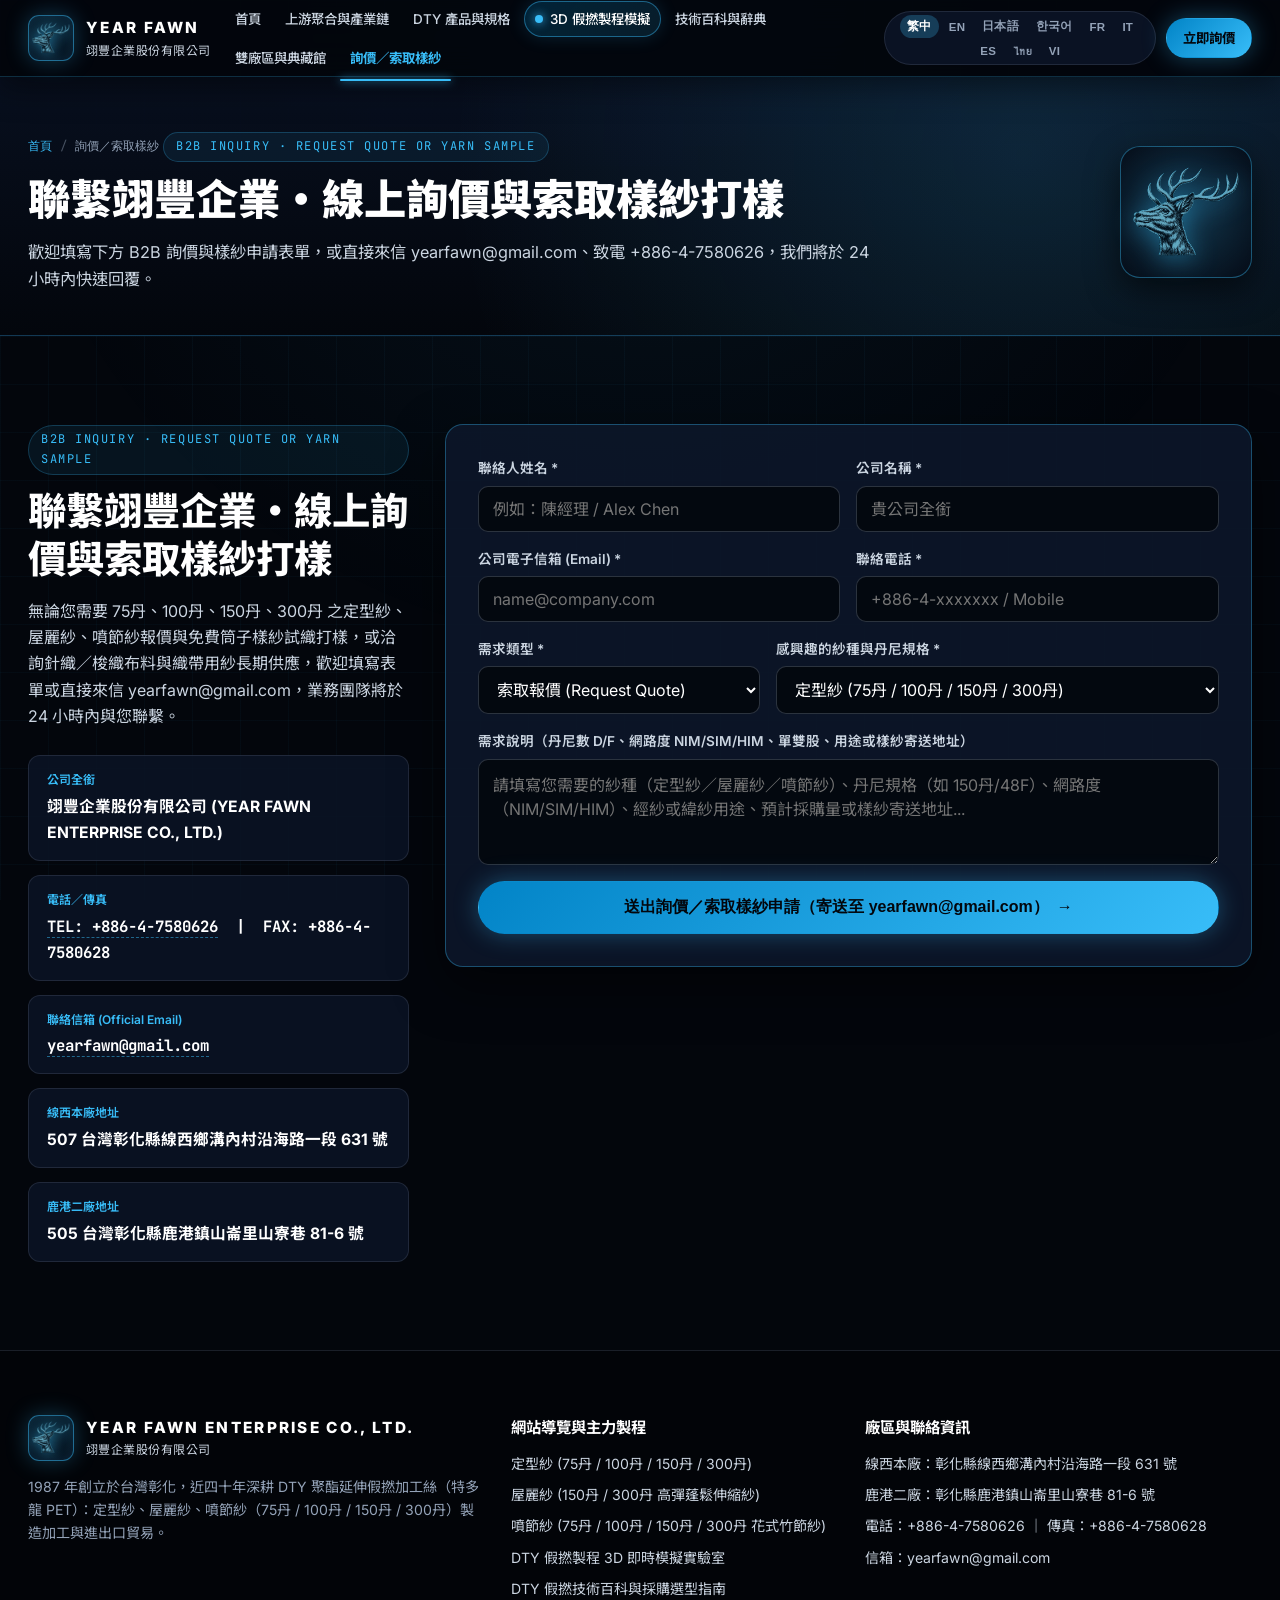
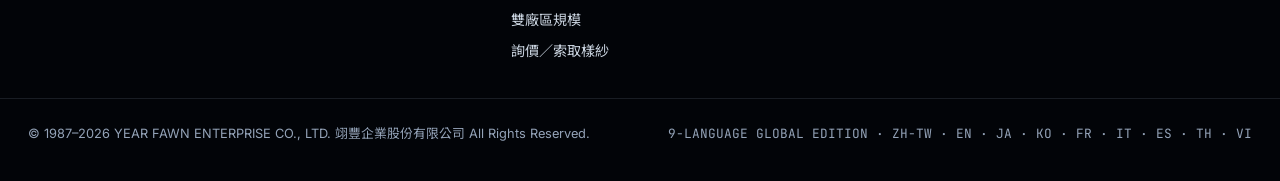
==== commit ad1aecdd: "feat(v30): 30-loop Savon de Marseille x Uji Matcha x Imabari Towel refinement, 9-lang i18n (zh-TW/en" ====
--- a/contact.html
+++ b/contact.html
@@ -35,10 +35,20 @@
   <!-- Google Fonts -->
   <link rel="preconnect" href="https://fonts.googleapis.com" />
   <link rel="preconnect" href="https://fonts.gstatic.com" crossorigin />
-  <link href="https://fonts.googleapis.com/css2?family=Inter:wght@400;500;600;700;800&family=JetBrains+Mono:wght@400;500;600;700&family=Noto+Sans+JP:wght@400;500;700&family=Noto+Sans+SC:wght@400;500;700&family=Noto+Sans+TC:wght@400;500;600;700;900&display=swap" rel="stylesheet" />
+  <link href="https://fonts.googleapis.com/css2?family=Inter:wght@400;500;600;700;800&family=JetBrains+Mono:wght@400;500;600;700&family=Noto+Sans+JP:wght@400;500;700&family=Noto+Sans+SC:wght@400;500;700&family=Noto+Sans+TC:wght@400;500;600;700;900&family=Noto+Serif+JP:wght@600;700;900&family=Noto+Serif+TC:wght@600;700;900&display=swap" rel="stylesheet" />
 
   
   <link rel="stylesheet" href="styles.css" />
+  <link rel="alternate" hreflang="zh-Hant-TW" href="https://kaidragon0815-design.github.io/yearfawn-website/contact.html?lang=zh-TW" />
+  <link rel="alternate" hreflang="en" href="https://kaidragon0815-design.github.io/yearfawn-website/contact.html?lang=en" />
+  <link rel="alternate" hreflang="ja" href="https://kaidragon0815-design.github.io/yearfawn-website/contact.html?lang=ja" />
+  <link rel="alternate" hreflang="ko" href="https://kaidragon0815-design.github.io/yearfawn-website/contact.html?lang=ko" />
+  <link rel="alternate" hreflang="fr" href="https://kaidragon0815-design.github.io/yearfawn-website/contact.html?lang=fr" />
+  <link rel="alternate" hreflang="it" href="https://kaidragon0815-design.github.io/yearfawn-website/contact.html?lang=it" />
+  <link rel="alternate" hreflang="es" href="https://kaidragon0815-design.github.io/yearfawn-website/contact.html?lang=es" />
+  <link rel="alternate" hreflang="th" href="https://kaidragon0815-design.github.io/yearfawn-website/contact.html?lang=th" />
+  <link rel="alternate" hreflang="vi" href="https://kaidragon0815-design.github.io/yearfawn-website/contact.html?lang=vi" />
+  <link rel="alternate" hreflang="x-default" href="https://kaidragon0815-design.github.io/yearfawn-website/contact.html" />
 </head><body data-page="contact">
   <div class="ambient-grid" aria-hidden="true"></div>
 
@@ -56,13 +66,11 @@
 
       <nav class="main-nav" aria-label="Primary Navigation">
         <a href="index.html" class="nav-link" data-i18n="nav.home">首頁</a>
+        <a href="polymerization.html" class="nav-link" data-i18n="nav.polymer">上游聚合與產業鏈</a>
         <a href="products.html" class="nav-link" data-i18n="nav.products">DTY 產品與規格</a>
-        <a href="process-3d.html" class="nav-link nav-link-highlight">
-          <span class="pulse-dot"></span>
-          <span data-i18n="nav.process">3D 假撚製程模擬</span>
-        </a>
-        <a href="insights.html" class="nav-link" data-i18n="nav.insights">技術百科專欄</a>
-        <a href="facilities.html" class="nav-link" data-i18n="nav.facilities">雙廠區規模</a>
+        <a href="process-3d.html" class="nav-link nav-link-highlight"><span class="pulse-dot"></span><span data-i18n="nav.process">3D 假撚製程模擬</span></a>
+        <a href="insights.html" class="nav-link" data-i18n="nav.insights">技術百科與辭典</a>
+        <a href="facilities.html" class="nav-link" data-i18n="nav.facilities">雙廠區與典藏館</a>
         <a href="contact.html" class="nav-link nav-link-active" data-i18n="nav.contact">詢價／索取樣紗</a>
       </nav>
 
@@ -71,6 +79,9 @@
           <button class="lang-btn active" data-lang-btn="zh-TW">繁中</button>
           <button class="lang-btn" data-lang-btn="en">EN</button>
           <button class="lang-btn" data-lang-btn="ja">日本語</button>
+          <button class="lang-btn" data-lang-btn="ko">한국어</button>
+          <button class="lang-btn" data-lang-btn="fr">FR</button>
+          <button class="lang-btn" data-lang-btn="it">IT</button>
           <button class="lang-btn" data-lang-btn="es">ES</button>
           <button class="lang-btn" data-lang-btn="th">ไทย</button>
           <button class="lang-btn" data-lang-btn="vi">VI</button>
@@ -95,10 +106,11 @@
       </div>
       <div class="mobile-nav-links">
         <a href="index.html" class="mobile-nav-link" data-i18n="nav.home">首頁</a>
+        <a href="polymerization.html" class="mobile-nav-link" data-i18n="nav.polymer">上游聚合與產業鏈</a>
         <a href="products.html" class="mobile-nav-link" data-i18n="nav.products">DTY 產品與規格</a>
         <a href="process-3d.html" class="mobile-nav-link mobile-nav-highlight" data-i18n="nav.process">3D 假撚製程模擬</a>
-        <a href="insights.html" class="mobile-nav-link" data-i18n="nav.insights">技術百科專欄</a>
-        <a href="facilities.html" class="mobile-nav-link" data-i18n="nav.facilities">雙廠區規模</a>
+        <a href="insights.html" class="mobile-nav-link" data-i18n="nav.insights">技術百科與辭典</a>
+        <a href="facilities.html" class="mobile-nav-link" data-i18n="nav.facilities">雙廠區與典藏館</a>
         <a href="contact.html" class="mobile-nav-link mobile-nav-highlight" data-i18n="nav.contact">詢價／索取樣紗</a>
       </div>
       <div class="mobile-drawer-contact">
@@ -266,7 +278,7 @@
     </div>
     <div class="container footer-bottom">
       <span data-i18n="footer.copyright">© 1987–2026 YEAR FAWN ENTERPRISE CO., LTD. 翊豐企業股份有限公司 All Rights Reserved.</span>
-      <span class="mono">MULTI-PAGE ARCHITECTURE · ZH-TW · EN · JA · ES · TH · VI</span>
+      <span class="mono">9-LANGUAGE GLOBAL EDITION · ZH-TW · EN · JA · KO · FR · IT · ES · TH · VI</span>
     </div>
   </footer>
 
@@ -286,5 +298,81 @@
 
   <script src="i18n.js"></script>
   
+
+  <!-- 博物館典藏圖鑑高解析放大檢視燈箱 (Archive Lightbox Modal) -->
+  <div class="archive-lightbox" id="archive-lightbox" role="dialog" aria-modal="true" aria-label="Archival Plate Viewer" onclick="if(event.target===this) window.closeArchiveLightbox()">
+    <div class="archive-lightbox-inner">
+      <img id="archive-lightbox-img" src="assets/gallery/archive-dty-5code-system.jpg" alt="Archival Plate Full View" />
+      <div class="archive-lightbox-bar">
+        <div id="archive-lightbox-caption" style="font-size:0.9rem;color:#f8fafc;font-weight:600;"></div>
+        <button type="button" class="archive-lightbox-close" onclick="window.closeArchiveLightbox()">關閉檢視 (ESC)</button>
+      </div>
+    </div>
+  </div>
+
+
+  <script>
+    // 翊豐 DTY 五碼批號互動解碼器 (100.3.7 規範)
+    window.updateBatchDecoder = function() {
+      var c1 = document.getElementById('dec-code1');
+      var c2 = document.getElementById('dec-code2');
+      var c3 = document.getElementById('dec-code3');
+      var c45 = document.getElementById('dec-code45');
+      var outCode = document.getElementById('dec-output-code');
+      var outDesc = document.getElementById('dec-output-desc');
+      if (!c1 || !c2 || !c3 || !c45 || !outCode || !outDesc) return;
+      var v1 = c1.value, v2 = c2.value, v3 = c3.value, v45 = c45.value;
+      var d1 = c1.options[c1.selectedIndex].getAttribute('data-desc');
+      var den = c2.options[c2.selectedIndex].getAttribute('data-den');
+      var fil = c3.options[c3.selectedIndex].getAttribute('data-fil');
+      var grd = c45.options[c45.selectedIndex].getAttribute('data-grade');
+      var ply = ['N','P','Q','R'].indexOf(v1) !== -1 ? '2/N (雙股無扭)' : (v45 === '0S' ? '1/S (單股S撚)' : '1/Z (單股Z撚)');
+      outCode.textContent = '#' + v1 + v2 + v3 + v45;
+      outDesc.textContent = '生產規格：' + den + ' / ' + fil + ' ' + d1 + ' ｜ 品管等級：' + grd + ' ｜ 廠內簡記：' + den.replace('D','') + '/' + fil.replace('F','') + '/' + ply;
+    };
+
+    // 40+ 條目紡織專業辭典即時搜尋與分類篩選
+    window._activeGlossaryCat = 'all';
+    window.setGlossaryCat = function(cat, btn) {
+      window._activeGlossaryCat = cat;
+      var btns = document.querySelectorAll('.glossary-filter-btn');
+      for (var i = 0; i < btns.length; i++) btns[i].classList.remove('active');
+      if (btn) btn.classList.add('active');
+      window.filterGlossary();
+    };
+    window.filterGlossary = function() {
+      var input = document.getElementById('glossary-search-input');
+      var q = input ? input.value.trim().toLowerCase() : '';
+      var cat = window._activeGlossaryCat || 'all';
+      var items = document.querySelectorAll('.glossary-term-item');
+      for (var i = 0; i < items.length; i++) {
+        var el = items[i];
+        var itemCat = el.getAttribute('data-glossary-cat');
+        var text = el.textContent.toLowerCase();
+        var matchCat = (cat === 'all' || itemCat === cat);
+        var matchQ = (!q || text.indexOf(q) !== -1);
+        el.style.display = (matchCat && matchQ) ? '' : 'none';
+      }
+    };
+
+    // 博物館典藏圖鑑燈箱放大檢視
+    window.openArchiveLightbox = function(src, caption) {
+      var modal = document.getElementById('archive-lightbox');
+      var img = document.getElementById('archive-lightbox-img');
+      var cap = document.getElementById('archive-lightbox-caption');
+      if (!modal || !img) return;
+      img.src = src;
+      if (cap) cap.textContent = caption || '';
+      modal.classList.add('open');
+    };
+    window.closeArchiveLightbox = function() {
+      var modal = document.getElementById('archive-lightbox');
+      if (modal) modal.classList.remove('open');
+    };
+    document.addEventListener('keydown', function(e) {
+      if (e.key === 'Escape') window.closeArchiveLightbox();
+    });
+  </script>
+
 </body>
 </html>
--- a/styles.css
+++ b/styles.css
@@ -2060,3 +2060,978 @@
     width: 100%;
   }
 }
+
+/* ========================================================
+   LOOP 2: 日本茶道／今治毛巾級「一糸入魂」職人美學與百年歷史／織造工程排版
+   ======================================================== */
+.craft-philosophy-section {
+  background:
+    radial-gradient(circle at 15% 50%, rgba(245, 158, 11, 0.08), transparent 55%),
+    radial-gradient(circle at 85% 30%, rgba(56, 189, 248, 0.1), transparent 60%),
+    linear-gradient(180deg, var(--bg-primary) 0%, #050a15 50%, var(--bg-primary) 100%);
+}
+
+.craft-banner-frame {
+  background: linear-gradient(145deg, rgba(10, 19, 36, 0.94), rgba(5, 10, 20, 0.98));
+  border: 1px solid rgba(245, 158, 11, 0.38);
+  border-radius: 22px;
+  padding: 42px;
+  display: grid;
+  grid-template-columns: 88px 1fr;
+  gap: 36px;
+  position: relative;
+  box-shadow:
+    0 24px 64px rgba(0, 0, 0, 0.75),
+    inset 0 0 0 1px rgba(255, 255, 255, 0.05);
+}
+
+.craft-banner-frame::before {
+  content: "";
+  position: absolute;
+  top: 0;
+  left: 42px;
+  right: 42px;
+  height: 2px;
+  background: linear-gradient(90deg, transparent, #f59e0b, #38bdf8, transparent);
+}
+
+/* 左側日本職人家紋朱印與直書落款 */
+.craft-vertical-seal {
+  display: flex;
+  flex-direction: column;
+  align-items: center;
+  gap: 20px;
+  padding-right: 24px;
+  border-right: 1px solid rgba(245, 158, 11, 0.25);
+}
+
+.seal-stamp {
+  width: 58px;
+  height: 58px;
+  border: 2px solid #ef4444;
+  border-radius: 8px;
+  background: rgba(185, 28, 28, 0.16);
+  color: #fca5a5;
+  font-family: 'Noto Serif TC', 'Noto Serif JP', serif;
+  font-weight: 900;
+  font-size: 0.98rem;
+  line-height: 1.18;
+  display: flex;
+  align-items: center;
+  justify-content: center;
+  text-align: center;
+  letter-spacing: 0.08em;
+  box-shadow: 0 0 18px rgba(239, 68, 68, 0.25), inset 0 0 8px rgba(239, 68, 68, 0.2);
+}
+
+.vertical-motto {
+  writing-mode: vertical-rl;
+  text-orientation: upright;
+  font-family: 'Noto Serif TC', 'Noto Serif JP', serif;
+  font-size: 0.92rem;
+  font-weight: 700;
+  letter-spacing: 0.28em;
+  color: rgba(251, 191, 36, 0.88);
+  flex-grow: 1;
+}
+
+.craft-eyebrow {
+  color: #fbbf24 !important;
+  border-color: rgba(245, 158, 11, 0.38) !important;
+  background: rgba(245, 158, 11, 0.1) !important;
+}
+
+.craft-serif-title {
+  font-family: 'Noto Serif TC', 'Noto Serif JP', var(--font-sans);
+  font-size: clamp(1.55rem, 2.7vw, 2.32rem);
+  font-weight: 900;
+  color: #ffffff;
+  line-height: 1.38;
+  margin-bottom: 16px;
+  letter-spacing: 0.02em;
+}
+
+.craft-lead {
+  font-size: 1.02rem;
+  color: #e2e8f0;
+  line-height: 1.8;
+  margin-bottom: 30px;
+}
+
+.craft-rules-grid {
+  display: grid;
+  grid-template-columns: repeat(3, 1fr);
+  gap: 20px;
+}
+
+.craft-rule-card {
+  background: rgba(13, 24, 44, 0.85);
+  border: 1px solid rgba(148, 163, 184, 0.2);
+  border-top: 2px solid var(--accent-amber);
+  border-radius: 14px;
+  padding: 22px;
+  transition: all 0.25s ease;
+}
+
+.craft-rule-card:hover {
+  transform: translateY(-3px);
+  border-color: var(--accent-cyan);
+  background: rgba(17, 31, 56, 0.95);
+}
+
+.rule-index {
+  font-size: 0.7rem;
+  color: var(--accent-amber);
+  font-weight: 700;
+  letter-spacing: 0.08em;
+  margin-bottom: 8px;
+}
+
+.craft-serif-sub {
+  font-family: 'Noto Serif TC', 'Noto Serif JP', var(--font-sans);
+  font-size: 1.12rem;
+  font-weight: 700;
+  color: #ffffff;
+  margin-bottom: 10px;
+  line-height: 1.38;
+}
+
+.craft-rule-card p {
+  font-size: 0.89rem;
+  color: var(--text-secondary);
+  line-height: 1.68;
+}
+
+/* 百年假撚演進史與光澤截面 4 欄時間軸卡片 */
+.timeline-grid {
+  display: grid;
+  grid-template-columns: repeat(4, 1fr);
+  gap: 20px;
+  align-items: stretch;
+}
+
+.timeline-card {
+  background: var(--bg-card);
+  border: 1px solid var(--border-subtle);
+  border-radius: 16px;
+  padding: 24px;
+  display: flex;
+  flex-direction: column;
+  position: relative;
+  transition: all 0.25s ease;
+}
+
+.timeline-card:hover {
+  border-color: var(--border-cyan);
+  transform: translateY(-4px);
+}
+
+.timeline-card-highlight {
+  background: linear-gradient(155deg, rgba(14, 34, 64, 0.94), rgba(9, 20, 38, 0.96));
+  border-color: rgba(245, 158, 11, 0.55);
+  box-shadow: 0 12px 34px rgba(245, 158, 11, 0.12);
+}
+
+.timeline-era {
+  font-size: 0.72rem;
+  font-weight: 700;
+  color: var(--accent-cyan);
+  margin-bottom: 10px;
+  letter-spacing: 0.06em;
+}
+
+.timeline-card-highlight .timeline-era {
+  color: var(--accent-amber);
+}
+
+.timeline-card h3 {
+  font-family: 'Noto Serif TC', 'Noto Serif JP', var(--font-sans);
+  font-size: 1.12rem;
+  color: #ffffff;
+  margin-bottom: 10px;
+  line-height: 1.36;
+}
+
+.timeline-card p {
+  font-size: 0.89rem;
+  color: var(--text-secondary);
+  line-height: 1.65;
+}
+
+/* 平織 (Woven) vs 針織 (Knitting) vs 窄幅織帶 (Webbing) 三大應用領域深度卡片 */
+.app-domain-grid {
+  display: grid;
+  grid-template-columns: repeat(3, 1fr);
+  gap: 24px;
+  align-items: stretch;
+}
+
+.app-domain-card {
+  background: var(--bg-card);
+  border: 1px solid rgba(56, 189, 248, 0.28);
+  border-radius: 18px;
+  padding: 26px;
+  display: flex;
+  flex-direction: column;
+  transition: all 0.25s ease;
+}
+
+.app-domain-card:hover {
+  border-color: var(--accent-cyan);
+  background: var(--bg-card-hover);
+  box-shadow: 0 16px 40px rgba(0, 0, 0, 0.5);
+}
+
+.app-domain-header {
+  padding-bottom: 14px;
+  margin-bottom: 14px;
+  border-bottom: 1px solid rgba(148, 163, 184, 0.18);
+}
+
+.app-domain-code {
+  display: block;
+  font-size: 0.68rem;
+  color: var(--accent-cyan);
+  letter-spacing: 0.08em;
+  margin-bottom: 6px;
+}
+
+.app-domain-header h3 {
+  font-family: 'Noto Serif TC', 'Noto Serif JP', var(--font-sans);
+  font-size: 1.24rem;
+  color: #ffffff;
+  font-weight: 800;
+}
+
+.app-domain-intro {
+  font-size: 0.9rem;
+  color: #e2e8f0;
+  margin-bottom: 16px;
+  padding: 12px 14px;
+  border-radius: 10px;
+  background: rgba(15, 23, 42, 0.78);
+  border-left: 3px solid var(--accent-amber);
+}
+
+.app-spec-list {
+  list-style: none;
+  display: flex;
+  flex-direction: column;
+  gap: 12px;
+  font-size: 0.88rem;
+  color: var(--text-secondary);
+  line-height: 1.65;
+}
+
+.app-spec-list strong {
+  color: #ffffff;
+}
+
+@media (max-width: 1140px) {
+  .craft-rules-grid,
+  .app-domain-grid {
+    grid-template-columns: 1fr;
+  }
+  .timeline-grid {
+    grid-template-columns: repeat(2, 1fr);
+  }
+}
+
+@media (max-width: 768px) {
+  .craft-banner-frame {
+    grid-template-columns: 1fr;
+    padding: 22px 18px;
+    gap: 18px;
+  }
+  .craft-vertical-seal {
+    flex-direction: row;
+    border-right: none;
+    border-bottom: 1px solid rgba(245, 158, 11, 0.25);
+    padding-right: 0;
+    padding-bottom: 14px;
+    justify-content: flex-start;
+  }
+  .vertical-motto {
+    writing-mode: horizontal-tb;
+    letter-spacing: 0.12em;
+    font-size: 0.86rem;
+  }
+  .timeline-grid {
+    grid-template-columns: 1fr;
+  }
+}
+
+
+/* ========================================================
+   LOOPS 4–30: SAVON DE MARSEILLE × UJI MATCHA × IMABARI
+   HERITAGE, UPSTREAM POLYMERIZATION, POY→DTY SCIENCE,
+   2012–2015 ARCHIVE GALLERY & 50+ SEO GLOSSARY
+   ======================================================== */
+
+/* 9-Language Compact Header Adjustment */
+.header-inner {
+  gap: 14px;
+}
+
+.main-nav {
+  gap: 4px;
+  flex-wrap: wrap;
+}
+
+.nav-link {
+  padding: 6px 10px;
+  font-size: 0.84rem;
+}
+
+.lang-switcher {
+  display: flex;
+  flex-wrap: wrap;
+  gap: 3px;
+  padding: 3px 5px;
+  max-width: 390px;
+  justify-content: center;
+}
+
+.lang-btn {
+  padding: 4px 7px;
+  font-size: 0.72rem;
+  letter-spacing: 0.02em;
+}
+
+/* Savon de Marseille Royal Cube Stamp & Heritage Charter */
+.savon-heritage-box {
+  background:
+    radial-gradient(circle at 85% 15%, rgba(212, 175, 106, 0.16), transparent 55%),
+    radial-gradient(circle at 15% 85%, rgba(56, 189, 248, 0.14), transparent 55%),
+    linear-gradient(155deg, rgba(12, 21, 38, 0.96), rgba(6, 12, 24, 0.98));
+  border: 1px solid rgba(212, 175, 106, 0.48);
+  box-shadow:
+    0 24px 64px rgba(0, 0, 0, 0.65),
+    inset 0 0 0 1px rgba(56, 189, 248, 0.18);
+  border-radius: 22px;
+  padding: 36px;
+  margin-bottom: 40px;
+  position: relative;
+  overflow: hidden;
+}
+
+.savon-heritage-box::before {
+  content: "LE SAVOIR-FAIRE · DEER BRAND 鹿牌 · DEPUIS 1987";
+  position: absolute;
+  top: 14px;
+  right: 24px;
+  font-family: var(--font-mono);
+  font-size: 0.68rem;
+  letter-spacing: 0.18em;
+  color: rgba(212, 175, 106, 0.75);
+}
+
+.savon-hero-grid {
+  display: grid;
+  grid-template-columns: 1.15fr 0.85fr;
+  gap: 32px;
+  align-items: center;
+}
+
+.savon-seal-showcase {
+  background: rgba(5, 10, 20, 0.85);
+  border: 1px solid rgba(212, 175, 106, 0.45);
+  border-radius: 16px;
+  overflow: hidden;
+  box-shadow: 0 16px 40px rgba(0, 0, 0, 0.6);
+}
+
+.savon-seal-showcase img {
+  width: 100%;
+  height: auto;
+  display: block;
+  object-fit: cover;
+}
+
+.savon-seal-caption {
+  padding: 14px 18px;
+  background: rgba(10, 18, 34, 0.95);
+  border-top: 1px solid rgba(212, 175, 106, 0.3);
+  font-size: 0.8rem;
+  color: #cbd5e1;
+  line-height: 1.55;
+}
+
+.savon-seal-caption strong {
+  color: #f5d08a;
+  display: block;
+  margin-bottom: 3px;
+}
+
+.savon-six-faces-grid {
+  display: grid;
+  grid-template-columns: repeat(3, 1fr);
+  gap: 14px;
+  margin-top: 24px;
+}
+
+.savon-face-card {
+  background: rgba(15, 23, 42, 0.82);
+  border: 1px solid rgba(212, 175, 106, 0.32);
+  border-radius: 12px;
+  padding: 14px 16px;
+  transition: all 0.25s ease;
+}
+
+.savon-face-card:hover {
+  border-color: #f5d08a;
+  transform: translateY(-2px);
+  background: rgba(22, 34, 58, 0.92);
+}
+
+.savon-face-num {
+  font-family: var(--font-mono);
+  font-size: 0.68rem;
+  color: #f5d08a;
+  letter-spacing: 0.1em;
+  display: block;
+  margin-bottom: 4px;
+}
+
+.savon-face-card h4 {
+  font-size: 0.95rem;
+  color: #ffffff;
+  margin-bottom: 6px;
+  font-weight: 700;
+}
+
+.savon-face-card p {
+  font-size: 0.82rem;
+  color: var(--text-secondary);
+  line-height: 1.55;
+}
+
+/* Upstream Polymerization Chain & Chemical Equations */
+.polymer-chain-grid {
+  display: grid;
+  grid-template-columns: repeat(5, 1fr);
+  gap: 16px;
+  margin-bottom: 32px;
+}
+
+.polymer-step-card {
+  background: linear-gradient(160deg, rgba(15, 25, 45, 0.92), rgba(8, 15, 28, 0.96));
+  border: 1px solid rgba(56, 189, 248, 0.3);
+  border-top: 3px solid var(--accent-cyan);
+  border-radius: 14px;
+  padding: 20px 18px;
+  position: relative;
+  display: flex;
+  flex-direction: column;
+  gap: 8px;
+}
+
+.polymer-step-card.gold-accent {
+  border-top-color: #f59e0b;
+}
+
+.polymer-step-badge {
+  font-family: var(--font-mono);
+  font-size: 0.7rem;
+  color: var(--accent-cyan);
+  letter-spacing: 0.08em;
+}
+
+.polymer-step-card h3 {
+  font-size: 1.04rem;
+  color: #ffffff;
+  font-weight: 800;
+  line-height: 1.35;
+}
+
+.polymer-chem-formula {
+  font-family: var(--font-mono);
+  font-size: 0.76rem;
+  color: #f5d08a;
+  background: rgba(3, 6, 12, 0.78);
+  padding: 6px 10px;
+  border-radius: 8px;
+  border: 1px solid rgba(212, 175, 106, 0.3);
+}
+
+.polymer-step-card p {
+  font-size: 0.85rem;
+  color: var(--text-secondary);
+  line-height: 1.6;
+}
+
+/* Why POY Must Be False-Twist Textured into DTY (6 Scientific Dimensions) */
+.poy-dty-hero-split {
+  display: grid;
+  grid-template-columns: 1fr 1fr;
+  gap: 28px;
+  align-items: center;
+  margin-bottom: 32px;
+  background: rgba(11, 20, 38, 0.88);
+  border: 1px solid rgba(56, 189, 248, 0.35);
+  border-radius: 18px;
+  padding: 28px;
+}
+
+.poy-dty-visual-box {
+  border-radius: 14px;
+  overflow: hidden;
+  border: 1px solid rgba(212, 175, 106, 0.4);
+  background: #03060c;
+}
+
+.poy-dty-visual-box img {
+  width: 100%;
+  height: auto;
+  display: block;
+}
+
+.poy-dty-6reasons-grid {
+  display: grid;
+  grid-template-columns: repeat(3, 1fr);
+  gap: 20px;
+  margin-bottom: 32px;
+}
+
+.poy-reason-card {
+  background: var(--bg-card);
+  border: 1px solid rgba(56, 189, 248, 0.26);
+  border-radius: 16px;
+  padding: 24px;
+  transition: all 0.25s ease;
+  display: flex;
+  flex-direction: column;
+  gap: 10px;
+}
+
+.poy-reason-card:hover {
+  border-color: var(--accent-cyan);
+  transform: translateY(-3px);
+  box-shadow: 0 14px 36px rgba(0, 0, 0, 0.45);
+}
+
+.poy-reason-num {
+  font-family: var(--font-mono);
+  font-size: 0.72rem;
+  color: #f5d08a;
+  background: rgba(245, 158, 11, 0.12);
+  border: 1px solid rgba(245, 158, 11, 0.35);
+  padding: 3px 10px;
+  border-radius: 999px;
+  align-self: flex-start;
+}
+
+.poy-reason-card h3 {
+  font-size: 1.08rem;
+  color: #ffffff;
+  font-weight: 800;
+  line-height: 1.35;
+}
+
+.poy-reason-card p {
+  font-size: 0.88rem;
+  color: var(--text-secondary);
+  line-height: 1.65;
+}
+
+.poy-metric-compare {
+  margin-top: auto;
+  padding-top: 10px;
+  border-top: 1px dashed rgba(148, 163, 184, 0.24);
+  font-family: var(--font-mono);
+  font-size: 0.76rem;
+  color: var(--accent-cyan);
+}
+
+/* 5-Tier Taiwan Textile Division of Labor Pipeline */
+.tier5-pipeline-grid {
+  display: grid;
+  grid-template-columns: repeat(5, 1fr);
+  gap: 16px;
+  margin-bottom: 32px;
+}
+
+.tier-node-card {
+  background: rgba(13, 23, 42, 0.9);
+  border: 1px solid rgba(148, 163, 184, 0.24);
+  border-radius: 16px;
+  padding: 20px 18px;
+  display: flex;
+  flex-direction: column;
+  gap: 10px;
+  position: relative;
+}
+
+.tier-node-card.tier-highlight {
+  background: linear-gradient(155deg, rgba(2, 132, 199, 0.28), rgba(12, 24, 48, 0.98));
+  border: 2px solid var(--accent-cyan);
+  box-shadow: 0 0 32px rgba(56, 189, 248, 0.25);
+}
+
+.tier-badge {
+  font-family: var(--font-mono);
+  font-size: 0.72rem;
+  color: #f5d08a;
+  letter-spacing: 0.08em;
+}
+
+.tier-node-card h3 {
+  font-size: 1.02rem;
+  color: #ffffff;
+  font-weight: 800;
+}
+
+.tier-node-card p {
+  font-size: 0.84rem;
+  color: var(--text-secondary);
+  line-height: 1.58;
+}
+
+.tier-clusters {
+  margin-top: auto;
+  font-family: var(--font-mono);
+  font-size: 0.73rem;
+  color: #e0f2fe;
+  background: rgba(56, 189, 248, 0.1);
+  padding: 6px 10px;
+  border-radius: 8px;
+  border: 1px solid rgba(56, 189, 248, 0.25);
+}
+
+/* Interactive DTY 5-Digit Batch Code Decoder (from 100.3.7 Archive) */
+.batch-decoder-panel {
+  background: linear-gradient(145deg, rgba(11, 22, 42, 0.95), rgba(6, 13, 26, 0.98));
+  border: 1px solid rgba(212, 175, 106, 0.45);
+  border-radius: 18px;
+  padding: 28px;
+  margin-bottom: 36px;
+}
+
+.decoder-controls {
+  display: grid;
+  grid-template-columns: repeat(4, 1fr);
+  gap: 14px;
+  margin: 20px 0;
+}
+
+.decoder-select-group label {
+  display: block;
+  font-family: var(--font-mono);
+  font-size: 0.75rem;
+  color: #f5d08a;
+  margin-bottom: 6px;
+}
+
+.decoder-select-group select {
+  width: 100%;
+  padding: 10px 12px;
+  border-radius: 10px;
+  background: rgba(3, 6, 12, 0.9);
+  border: 1px solid rgba(56, 189, 248, 0.4);
+  color: #ffffff;
+  font-family: var(--font-mono);
+  font-size: 0.86rem;
+}
+
+.decoder-result-display {
+  background: rgba(3, 6, 12, 0.88);
+  border: 1px solid var(--accent-cyan);
+  border-radius: 12px;
+  padding: 18px 22px;
+  display: flex;
+  flex-wrap: wrap;
+  align-items: center;
+  justify-content: space-between;
+  gap: 16px;
+}
+
+.decoder-lot-code {
+  font-family: var(--font-mono);
+  font-size: 1.65rem;
+  font-weight: 800;
+  color: #f5d08a;
+  letter-spacing: 0.1em;
+}
+
+.decoder-lot-meaning {
+  font-size: 0.95rem;
+  color: #ffffff;
+  font-weight: 600;
+}
+
+/* 2012–2015 Cloud Archive Museum Gallery & Citations */
+.museum-gallery-grid {
+  display: grid;
+  grid-template-columns: repeat(2, 1fr);
+  gap: 26px;
+  margin-bottom: 36px;
+}
+
+.museum-plate-card {
+  background: rgba(9, 17, 32, 0.95);
+  border: 1px solid rgba(212, 175, 106, 0.38);
+  border-radius: 18px;
+  overflow: hidden;
+  display: flex;
+  flex-direction: column;
+  transition: all 0.28s ease;
+  box-shadow: 0 14px 36px rgba(0, 0, 0, 0.5);
+}
+
+.museum-plate-card:hover {
+  border-color: var(--accent-cyan);
+  transform: translateY(-4px);
+  box-shadow: 0 20px 48px rgba(2, 132, 199, 0.24);
+}
+
+.museum-plate-img-wrap {
+  position: relative;
+  overflow: hidden;
+  background: #040811;
+  cursor: zoom-in;
+}
+
+.museum-plate-img-wrap img {
+  width: 100%;
+  height: auto;
+  display: block;
+  transition: transform 0.35s ease;
+}
+
+.museum-plate-card:hover .museum-plate-img-wrap img {
+  transform: scale(1.02);
+}
+
+.museum-plate-body {
+  padding: 20px 22px;
+  display: flex;
+  flex-direction: column;
+  gap: 8px;
+  flex-grow: 1;
+}
+
+.museum-plate-tag {
+  font-family: var(--font-mono);
+  font-size: 0.7rem;
+  color: #f5d08a;
+  letter-spacing: 0.08em;
+}
+
+.museum-plate-body h3 {
+  font-size: 1.08rem;
+  color: #ffffff;
+  font-weight: 800;
+  line-height: 1.35;
+}
+
+.museum-plate-body p {
+  font-size: 0.86rem;
+  color: var(--text-secondary);
+  line-height: 1.62;
+}
+
+.citation-source-box {
+  margin-top: auto;
+  padding: 10px 12px;
+  border-radius: 8px;
+  background: rgba(2, 132, 199, 0.1);
+  border-left: 3px solid var(--accent-cyan);
+  font-size: 0.78rem;
+  color: #bae6fd;
+  line-height: 1.5;
+}
+
+.citation-source-box strong {
+  color: #f5d08a;
+}
+
+/* 50+ SEO Textile Definitions Glossary */
+.glossary-Controls-bar {
+  display: flex;
+  flex-wrap: wrap;
+  gap: 12px;
+  align-items: center;
+  justify-content: space-between;
+  margin-bottom: 24px;
+  background: rgba(13, 23, 42, 0.88);
+  padding: 16px 20px;
+  border-radius: 14px;
+  border: 1px solid rgba(56, 189, 248, 0.3);
+}
+
+.glossary-search-input {
+  flex: 1;
+  min-width: 260px;
+  padding: 11px 16px;
+  border-radius: 10px;
+  background: rgba(3, 6, 12, 0.92);
+  border: 1px solid rgba(56, 189, 248, 0.45);
+  color: #ffffff;
+  font-size: 0.92rem;
+}
+
+.glossary-filter-pills {
+  display: flex;
+  flex-wrap: wrap;
+  gap: 8px;
+}
+
+.glossary-filter-btn {
+  padding: 7px 14px;
+  border-radius: 999px;
+  background: rgba(15, 23, 42, 0.9);
+  border: 1px solid rgba(148, 163, 184, 0.28);
+  color: var(--text-secondary);
+  font-size: 0.8rem;
+  font-weight: 600;
+  cursor: pointer;
+  transition: all 0.2s ease;
+}
+
+.glossary-filter-btn.active,
+.glossary-filter-btn:hover {
+  background: var(--accent-cyan);
+  color: #03060c;
+  border-color: var(--accent-cyan);
+}
+
+.glossary-dl-grid {
+  display: grid;
+  grid-template-columns: repeat(2, 1fr);
+  gap: 18px;
+}
+
+.glossary-term-item {
+  background: rgba(13, 23, 42, 0.86);
+  border: 1px solid rgba(148, 163, 184, 0.22);
+  border-radius: 14px;
+  padding: 20px 22px;
+  transition: all 0.22s ease;
+}
+
+.glossary-term-item:hover {
+  border-color: var(--accent-cyan);
+  background: rgba(18, 31, 56, 0.95);
+}
+
+.glossary-term-item dt {
+  font-size: 1.04rem;
+  font-weight: 800;
+  color: #ffffff;
+  margin-bottom: 8px;
+  display: flex;
+  flex-wrap: wrap;
+  align-items: center;
+  justify-content: space-between;
+  gap: 8px;
+}
+
+.glossary-cat-tag {
+  font-family: var(--font-mono);
+  font-size: 0.68rem;
+  padding: 2px 8px;
+  border-radius: 999px;
+  background: rgba(212, 175, 106, 0.15);
+  color: #f5d08a;
+  border: 1px solid rgba(212, 175, 106, 0.35);
+}
+
+.glossary-term-item dd {
+  margin: 0;
+  font-size: 0.87rem;
+  color: var(--text-secondary);
+  line-height: 1.65;
+}
+
+.glossary-seo-meta {
+  margin-top: 10px;
+  padding-top: 8px;
+  border-top: 1px dashed rgba(148, 163, 184, 0.18);
+  font-family: var(--font-mono);
+  font-size: 0.72rem;
+  color: #7dd3fc;
+}
+
+/* Lightbox Modal for Archival Inspection */
+.archive-lightbox {
+  position: fixed;
+  inset: 0;
+  z-index: 9999;
+  background: rgba(2, 5, 12, 0.92);
+  backdrop-filter: blur(10px);
+  display: none;
+  align-items: center;
+  justify-content: center;
+  padding: 24px;
+}
+
+.archive-lightbox.open {
+  display: flex;
+}
+
+.archive-lightbox-inner {
+  max-width: 1200px;
+  width: 100%;
+  background: #070e1c;
+  border: 1px solid #d4af6a;
+  border-radius: 16px;
+  overflow: hidden;
+  box-shadow: 0 25px 80px rgba(0, 0, 0, 0.85);
+}
+
+.archive-lightbox-inner img {
+  width: 100%;
+  max-height: 78vh;
+  object-fit: contain;
+  display: block;
+  background: #03060c;
+}
+
+.archive-lightbox-bar {
+  padding: 14px 20px;
+  display: flex;
+  align-items: center;
+  justify-content: space-between;
+  gap: 16px;
+  border-top: 1px solid rgba(212, 175, 106, 0.3);
+}
+
+.archive-lightbox-close {
+  background: var(--accent-cyan);
+  color: #03060c;
+  border: none;
+  padding: 8px 18px;
+  border-radius: 999px;
+  font-weight: 700;
+  cursor: pointer;
+}
+
+@media (max-width: 1140px) {
+  .polymer-chain-grid,
+  .tier5-pipeline-grid {
+    grid-template-columns: repeat(2, 1fr);
+  }
+  .poy-dty-6reasons-grid,
+  .savon-six-faces-grid {
+    grid-template-columns: repeat(2, 1fr);
+  }
+  .savon-hero-grid,
+  .poy-dty-hero-split,
+  .museum-gallery-grid,
+  .glossary-dl-grid {
+    grid-template-columns: 1fr;
+  }
+}
+
+@media (max-width: 768px) {
+  .polymer-chain-grid,
+  .tier5-pipeline-grid,
+  .poy-dty-6reasons-grid,
+  .savon-six-faces-grid,
+  .decoder-controls {
+    grid-template-columns: 1fr;
+  }
+  .savon-heritage-box {
+    padding: 22px 18px;
+  }
+}
